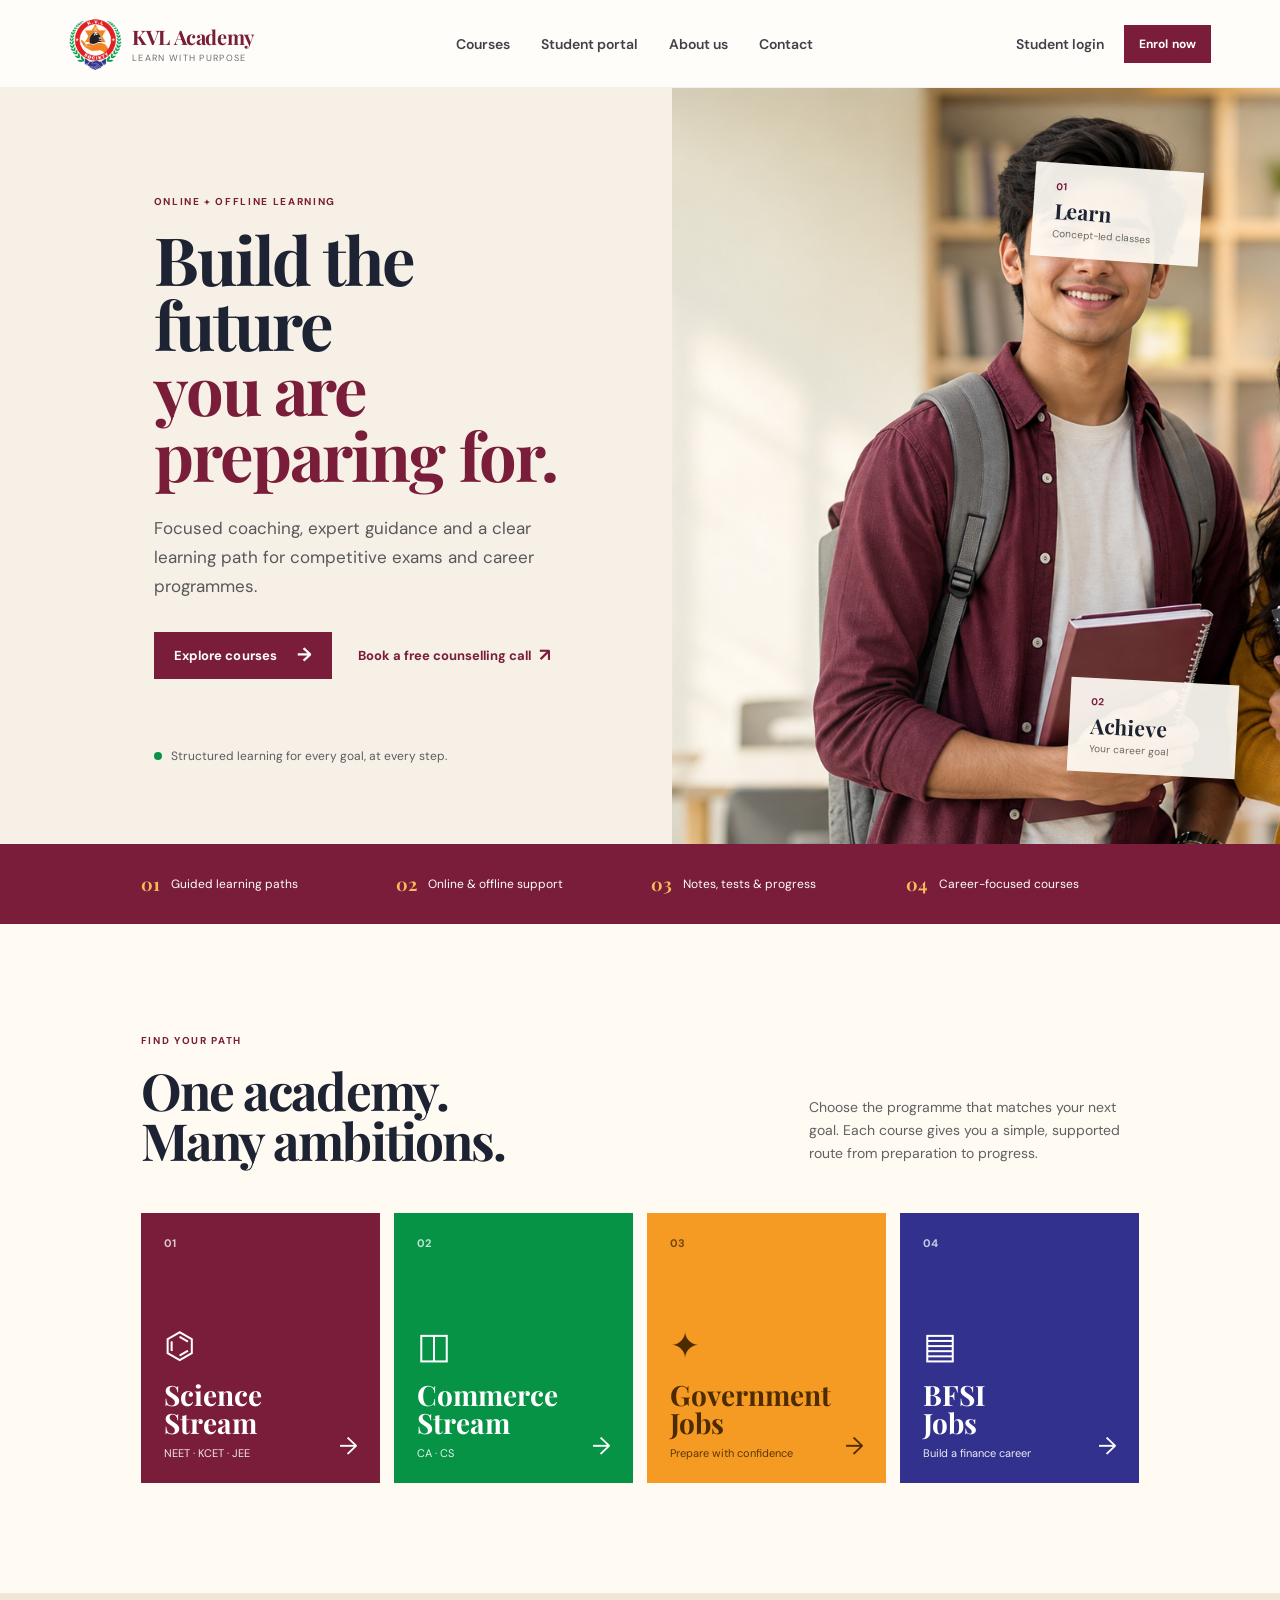
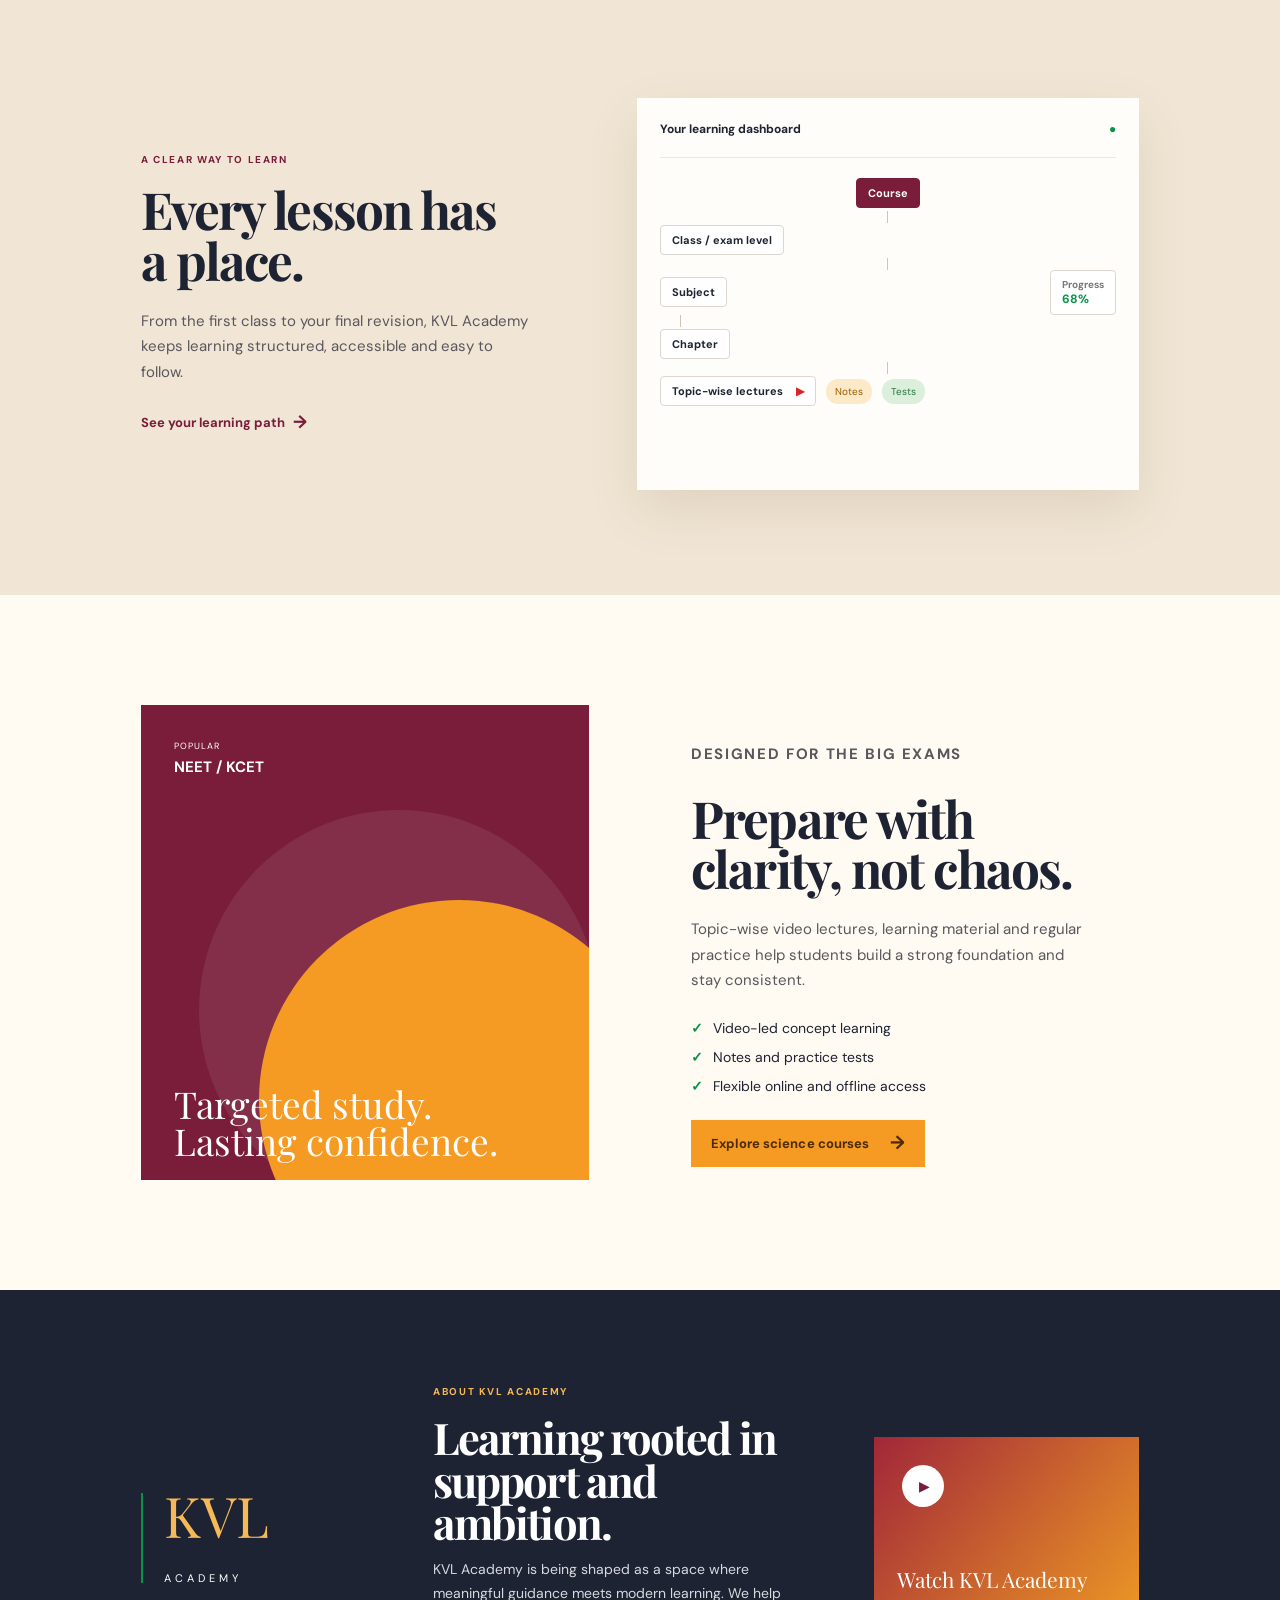
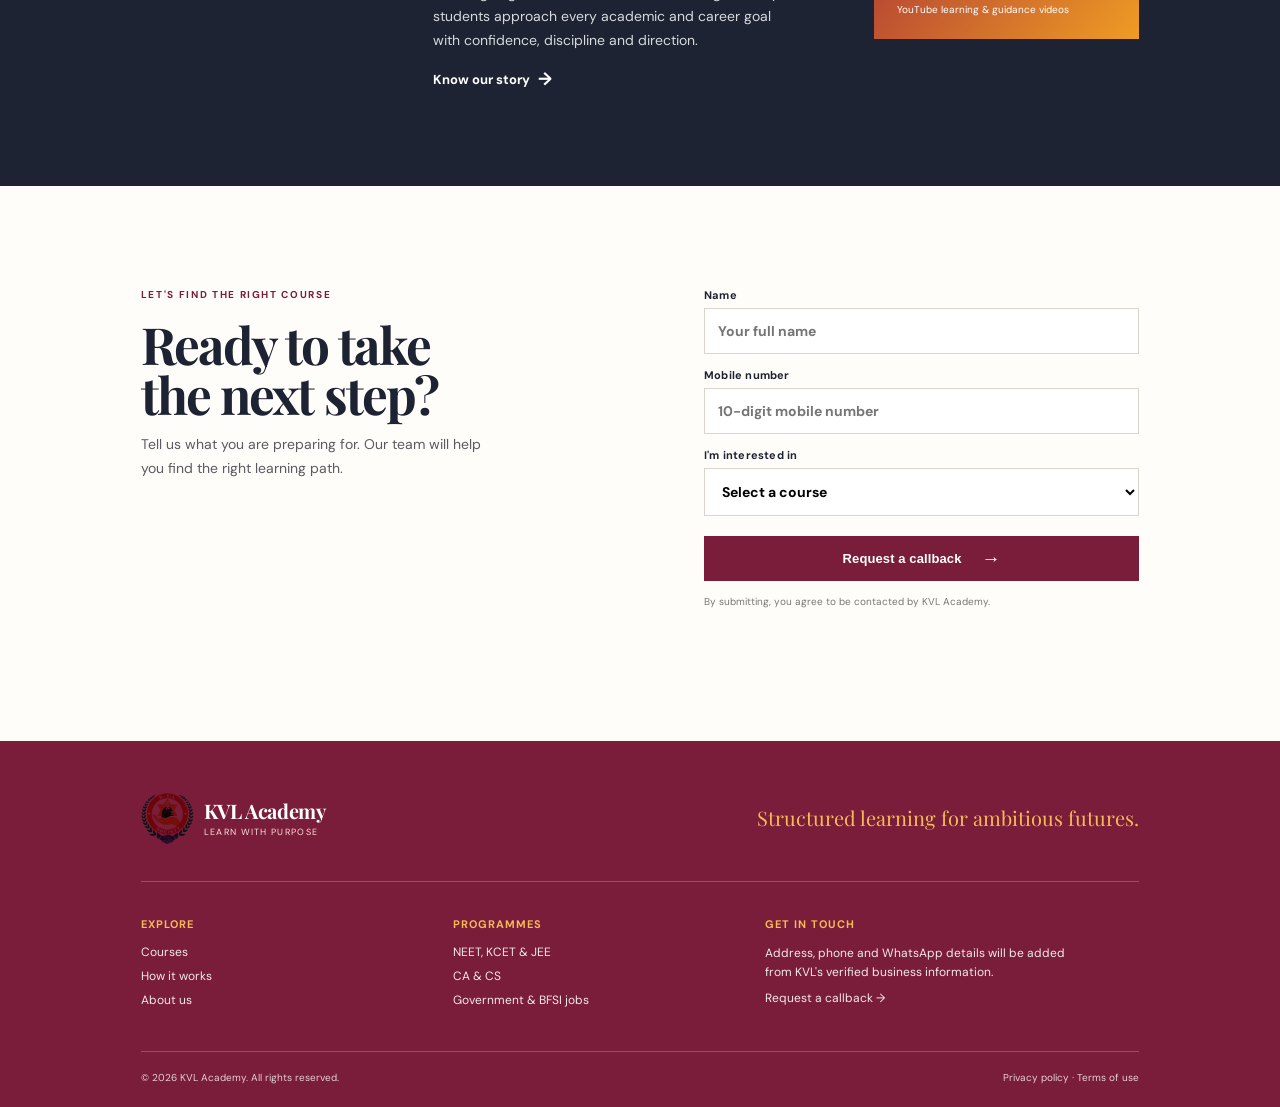
==== index.html @ 96ace58b "Add KVL Academy website" ====
<!doctype html>
<html lang="en">
  <head>
    <meta charset="UTF-8" />
    <meta name="viewport" content="width=device-width, initial-scale=1.0" />
    <meta name="description" content="KVL Academy - structured online and offline coaching for competitive exams and career programmes." />
    <title>KVL Academy | Learn with purpose</title>
    <link rel="preconnect" href="https://fonts.googleapis.com" />
    <link rel="preconnect" href="https://fonts.gstatic.com" crossorigin />
    <link href="https://fonts.googleapis.com/css2?family=DM+Sans:wght@400;500;600;700&family=Playfair+Display:wght@600;700&display=swap" rel="stylesheet" />
    <link rel="stylesheet" href="styles.css" />
  </head>
  <body>
    <header class="site-header" id="top">
      <a class="brand" href="#top" aria-label="KVL Academy home">
        <img src="kvl-society-logo.jpg" alt="KVL Society logo" />
        <span><strong>KVL Academy</strong><small>Learn with purpose</small></span>
      </a>
      <button class="menu-button" aria-label="Open navigation" aria-expanded="false">☰</button>
      <nav class="main-nav" aria-label="Primary navigation">
        <a href="courses.html">Courses</a><a href="student-portal.html">Student portal</a><a href="about.html">About us</a><a href="contact.html">Contact</a>
      </nav>
      <div class="header-actions"><a class="login" href="student-portal.html">Student login</a><a class="button button-small" href="#enquire">Enrol now</a></div>
    </header>

    <main>
      <section class="hero">
        <div class="hero-copy">
          <p class="eyebrow">ONLINE + OFFLINE LEARNING</p>
          <h1>Build the future<br /><em>you are preparing for.</em></h1>
          <p class="hero-text">Focused coaching, expert guidance and a clear learning path for competitive exams and career programmes.</p>
          <div class="hero-actions"><a class="button" href="#courses">Explore courses <span>→</span></a><a class="text-link" href="#enquire">Book a free counselling call <span>↗</span></a></div>
          <div class="hero-proof"><span class="proof-dot"></span><span>Structured learning for every goal, at every step.</span></div>
        </div>
        <div class="hero-art hero-photo">
          <img src="kvl-academy-students-hero.png" alt="Young students preparing for their future at KVL Academy" />
          <div class="hero-card card-one"><span>01</span><strong>Learn</strong><small>Concept-led classes</small></div>
          <div class="hero-card card-three"><span>02</span><strong>Achieve</strong><small>Your career goal</small></div>
        </div>
      </section>

      <section class="trust-strip" aria-label="KVL Academy benefits"><div><b>01</b><span>Guided learning paths</span></div><div><b>02</b><span>Online & offline support</span></div><div><b>03</b><span>Notes, tests & progress</span></div><div><b>04</b><span>Career-focused courses</span></div></section>

      <section class="section courses" id="courses">
        <div class="section-heading"><div><p class="eyebrow">FIND YOUR PATH</p><h2>One academy.<br />Many ambitions.</h2></div><p>Choose the programme that matches your next goal. Each course gives you a simple, supported route from preparation to progress.</p></div>
        <div class="course-grid">
          <a class="course-card science" href="neet-kcet.html"><span class="course-number">01</span><span class="course-icon">⌬</span><h3>Science<br />Stream</h3><p>NEET · KCET · JEE</p><span class="card-arrow">→</span></a>
          <a class="course-card commerce" href="commerce.html"><span class="course-number">02</span><span class="course-icon">◫</span><h3>Commerce<br />Stream</h3><p>CA · CS</p><span class="card-arrow">→</span></a>
          <a class="course-card government" href="careers.html"><span class="course-number">03</span><span class="course-icon">✦</span><h3>Government<br />Jobs</h3><p>Prepare with confidence</p><span class="card-arrow">→</span></a>
          <a class="course-card bfsi" href="careers.html"><span class="course-number">04</span><span class="course-icon">▤</span><h3>BFSI<br />Jobs</h3><p>Build a finance career</p><span class="card-arrow">→</span></a>
        </div>
      </section>

      <section class="learning-section" id="learning">
        <div class="learning-copy"><p class="eyebrow">A CLEAR WAY TO LEARN</p><h2>Every lesson has<br />a place.</h2><p>From the first class to your final revision, KVL Academy keeps learning structured, accessible and easy to follow.</p><a href="#enquire" class="text-link dark-link">See your learning path <span>→</span></a></div>
        <div class="learning-map" role="img" aria-label="Course progress hierarchy from course to topic-wise lectures, notes and tests">
          <div class="map-title">Your learning dashboard <span>●</span></div>
          <div class="map-row top-map"><div class="map-node main-node">Course</div></div>
          <div class="map-line vertical"></div>
          <div class="map-row"><div class="map-node">Class / exam level</div></div>
          <div class="map-line vertical"></div>
          <div class="map-row split"><div class="map-node">Subject</div><div class="map-node muted-node">Progress<br /><b>68%</b></div></div>
          <div class="map-line vertical left-line"></div>
          <div class="map-row"><div class="map-node">Chapter</div></div>
          <div class="map-line vertical"></div>
          <div class="map-row"><div class="map-node wide-node">Topic-wise lectures <span>▶</span></div><div class="resource-pill">Notes</div><div class="resource-pill test-pill">Tests</div></div>
        </div>
      </section>

      <section class="section feature-course"><div class="feature-image"><div class="feature-badge">POPULAR<br /><b>NEET / KCET</b></div><div class="feature-shape"></div><p>Targeted study.<br />Lasting confidence.</p></div><div class="feature-copy"><p class="eyebrow">DESIGNED FOR THE BIG EXAMS</p><h2>Prepare with<br />clarity, not chaos.</h2><p>Topic-wise video lectures, learning material and regular practice help students build a strong foundation and stay consistent.</p><ul><li>Video-led concept learning</li><li>Notes and practice tests</li><li>Flexible online and offline access</li></ul><a class="button button-orange" href="#enquire">Explore science courses <span>→</span></a></div></section>

      <section class="about-section" id="about"><div class="about-mark">KVL<br /><span>ACADEMY</span></div><div><p class="eyebrow light-eyebrow">ABOUT KVL ACADEMY</p><h2>Learning rooted in<br />support and ambition.</h2><p>KVL Academy is being shaped as a space where meaningful guidance meets modern learning. We help students approach every academic and career goal with confidence, discipline and direction.</p><a href="about.html" class="text-link light-link">Know our story <span>→</span></a></div><a class="video-placeholder" href="about.html#video"><span>▶</span><p>Watch KVL Academy</p><small>YouTube learning & guidance videos</small></a></section>

      <section class="enquiry-section" id="enquire"><div><p class="eyebrow">LET'S FIND THE RIGHT COURSE</p><h2>Ready to take<br />the next step?</h2><p>Tell us what you are preparing for. Our team will help you find the right learning path.</p></div><form class="enquiry-form" id="lead-form"><label>Name<input name="name" type="text" placeholder="Your full name" required /></label><label>Mobile number<input name="phone" type="tel" inputmode="numeric" pattern="[0-9]{10}" placeholder="10-digit mobile number" required /></label><label>I'm interested in<select name="course" required><option value="">Select a course</option><option>NEET</option><option>KCET</option><option>JEE</option><option>CA / CS</option><option>Government Jobs</option><option>BFSI Jobs</option></select></label><button class="button" type="submit">Request a callback <span>→</span></button><p class="form-note">By submitting, you agree to be contacted by KVL Academy.</p><p class="form-success" aria-live="polite"></p></form></section>
    </main>

    <footer id="contact"><div class="footer-top"><a class="brand footer-brand" href="#top"><img src="kvl-society-logo.jpg" alt="KVL Society logo" /><span><strong>KVL Academy</strong><small>Learn with purpose</small></span></a><p>Structured learning for ambitious futures.</p></div><div class="footer-grid"><div><h4>Explore</h4><a href="#courses">Courses</a><a href="#learning">How it works</a><a href="#about">About us</a></div><div><h4>Programmes</h4><a href="#enquire">NEET, KCET & JEE</a><a href="#enquire">CA & CS</a><a href="#enquire">Government & BFSI jobs</a></div><div><h4>Get in touch</h4><p class="footer-pending">Address, phone and WhatsApp details will be added from KVL's verified business information.</p><a href="#enquire">Request a callback →</a></div></div><div class="footer-bottom"><span>© 2026 KVL Academy. All rights reserved.</span><span>Privacy policy · Terms of use</span></div></footer>
    <script src="script.js"></script>
  </body>
</html>
---- styles.css ----
:root{--ink:#1d2332;--cream:#fffaf2;--paper:#f6f0e6;--maroon:#791d3a;--red:#d92324;--orange:#f59a22;--green:#079346;--blue:#32328e;--line:#e5dbcd}*{box-sizing:border-box}html{scroll-behavior:smooth}body{margin:0;background:var(--cream);color:var(--ink);font-family:'DM Sans',sans-serif}a{color:inherit;text-decoration:none}.site-header{height:88px;padding:0 5.4vw;display:flex;align-items:center;gap:32px;background:#fffdf9;position:sticky;top:0;z-index:20;border-bottom:1px solid rgba(32,30,37,.06)}.brand{display:flex;align-items:center;gap:10px;min-width:max-content}.brand img{width:53px;height:53px;border-radius:50%;object-fit:cover;mix-blend-mode:multiply}.brand span{display:grid;gap:2px}.brand strong{font-family:'Playfair Display',serif;font-size:20px;color:var(--maroon);letter-spacing:-.4px}.brand small{font-size:9px;letter-spacing:1.3px;text-transform:uppercase;color:#6c6c72}.main-nav{display:flex;align-items:center;justify-content:center;gap:31px;flex:1}.main-nav a,.login{font-size:14px;font-weight:600;color:#41414a}.main-nav a:hover,.login:hover{color:var(--maroon)}.header-actions{display:flex;align-items:center;gap:20px}.button{border:0;background:var(--maroon);color:#fff;display:inline-flex;gap:20px;align-items:center;justify-content:center;padding:15px 20px;font-size:13px;font-weight:700;letter-spacing:.1px;transition:.25s;cursor:pointer}.button:hover{background:#581229;transform:translateY(-2px)}.button span{font-size:19px;line-height:12px}.button-small{padding:11px 15px;font-size:12px}.menu-button{display:none}.hero{min-height:655px;display:grid;grid-template-columns:1.05fr .95fr;overflow:hidden;background:var(--paper)}.hero-copy{padding:107px 6vw 80px 12vw;position:relative;z-index:1}.eyebrow{font-weight:700;letter-spacing:1.65px;font-size:10px;color:var(--maroon);margin:0 0 18px}.hero h1,h2{font-family:'Playfair Display',serif;letter-spacing:-1.9px;line-height:.98;margin:0}.hero h1{font-size:clamp(45px,5.2vw,76px);color:var(--ink)}.hero h1 em{font-style:normal;color:var(--maroon)}.hero-text{max-width:465px;font-size:17px;line-height:1.7;color:#59575d;margin:27px 0 31px}.hero-actions{display:flex;align-items:center;gap:26px}.text-link{font-size:13px;font-weight:700;color:var(--maroon);display:inline-flex;gap:8px;align-items:center}.text-link span{font-size:18px}.hero-proof{font-size:12px;display:flex;align-items:center;gap:9px;margin-top:69px;color:#5e5a5e}.proof-dot{width:8px;height:8px;background:var(--green);border-radius:50%}.hero-art{position:relative;overflow:hidden;background:linear-gradient(133deg,#fae7bc,#eea13d)}.sun-disc{position:absolute;width:590px;height:590px;border-radius:50%;background:#f7bc57;top:25px;left:11%;box-shadow:inset 0 0 0 20px rgba(255,255,255,.14)}.orbit{position:absolute;border:1px solid rgba(121,29,58,.27);border-radius:50%;width:560px;height:280px;left:8%;top:180px;transform:rotate(-24deg)}.orbit-two{width:470px;height:220px;top:216px;left:15%;transform:rotate(36deg)}.hero-card{position:absolute;background:rgba(255,252,246,.92);padding:17px 21px;width:168px;box-shadow:0 10px 25px rgba(102,60,10,.13);display:grid;gap:3px}.hero-card span{font-size:10px;color:var(--maroon);font-weight:700}.hero-card strong{font-family:'Playfair Display',serif;font-size:21px}.hero-card small{font-size:10px;color:#6b6762}.card-one{top:79px;right:13%;transform:rotate(4deg)}.card-two{top:291px;left:3%;transform:rotate(-5deg)}.card-three{right:7%;bottom:69px;transform:rotate(3deg)}.book{position:absolute;width:165px;height:32px;bottom:105px;left:35%;transform:skewY(-16deg) rotate(-12deg);box-shadow:0 10px 11px rgba(60,35,0,.16)}.book-red{background:var(--red);margin-bottom:0}.book-yellow{background:#ffe1a0;margin-bottom:30px;left:37%}.book-blue{background:var(--blue);margin-bottom:60px;left:39%}.trust-strip{background:var(--maroon);color:#fff;padding:28px 11vw;display:grid;grid-template-columns:repeat(4,1fr);gap:22px}.trust-strip div{display:flex;gap:11px;align-items:center;font-size:12px}.trust-strip b{font-family:'Playfair Display',serif;color:#f7bc57;font-size:18px}.section{padding:110px 11vw}.section-heading{display:flex;justify-content:space-between;align-items:end;gap:60px;margin-bottom:48px}.section-heading h2,.learning-copy h2,.feature-copy h2,.enquiry-section h2{font-size:clamp(38px,4vw,58px)}.section-heading>p{max-width:330px;color:#625f62;line-height:1.65;font-size:14px;margin:0}.course-grid{display:grid;grid-template-columns:repeat(4,1fr);gap:14px}.course-card{min-height:270px;padding:23px;position:relative;color:#fff;display:flex;flex-direction:column;transition:.25s}.course-card:hover{transform:translateY(-6px)}.course-number{font-size:11px;font-weight:700;opacity:.75}.course-icon{font-size:36px;margin:auto 0 12px}.course-card h3{font-family:'Playfair Display',serif;font-size:28px;line-height:1;margin:0}.course-card p{font-size:11px;margin:9px 0 0;opacity:.9}.card-arrow{position:absolute;right:22px;bottom:22px;font-size:24px}.science{background:var(--maroon)}.commerce{background:var(--green)}.government{background:var(--orange);color:#4c2b00}.bfsi{background:var(--blue)}.learning-section{background:#f1e6d5;display:grid;grid-template-columns:.88fr 1.12fr;gap:8vw;padding:105px 11vw;align-items:center}.learning-copy>p:not(.eyebrow),.feature-copy>p{line-height:1.7;color:#59575d;font-size:15px;max-width:400px;margin:24px 0 25px}.dark-link{color:var(--maroon)}.learning-map{background:#fffdf9;padding:23px;box-shadow:0 20px 50px rgba(80,52,20,.11);min-height:392px}.map-title{font-size:12px;font-weight:700;padding-bottom:20px;border-bottom:1px solid #ede7dd;display:flex;justify-content:space-between}.map-title span{color:var(--green)}.map-row{display:flex;align-items:center;gap:10px;min-height:35px}.top-map{justify-content:center;margin-top:18px}.map-node{border:1px solid #ded7cf;border-radius:4px;padding:7px 11px;font-size:11px;font-weight:700;background:#fff}.main-node{background:var(--maroon);color:#fff;border-color:var(--maroon)}.map-line{height:12px;width:1px;background:#cfc4b6;margin-left:50%;transform:translateX(-1px)}.split{justify-content:space-between}.muted-node{font-size:10px;color:#777}.muted-node b{color:var(--green);font-size:12px}.left-line{margin-left:21px}.wide-node span{color:var(--red);margin-left:10px}.resource-pill{font-size:10px;background:#fbe9c8;padding:6px 9px;border-radius:12px;color:#9b5c00}.test-pill{background:#dcefdc;color:#28743e}.feature-course{display:grid;grid-template-columns:1fr 1fr;gap:8vw;align-items:center}.feature-image{height:475px;background:var(--maroon);position:relative;overflow:hidden;padding:33px;color:#fff}.feature-shape{position:absolute;width:400px;height:400px;border-radius:50%;right:-70px;bottom:-120px;background:var(--orange);box-shadow:-60px -90px 0 rgba(255,255,255,.08)}.feature-image p{font-family:'Playfair Display',serif;font-size:37px;line-height:1;position:absolute;bottom:21px;z-index:2;margin:0}.feature-badge{font-size:9px;letter-spacing:1px;line-height:1.8;position:relative;z-index:1}.feature-badge b{font-size:15px;letter-spacing:0}.feature-copy ul{list-style:none;padding:0;margin:25px 0}.feature-copy li{font-size:14px;margin:11px 0}.feature-copy li:before{content:'✓';color:var(--green);font-weight:bold;margin-right:10px}.button-orange{background:var(--orange);color:#4d2b00}.about-section{background:#1d2332;color:#fff;padding:95px 11vw;display:grid;grid-template-columns:.65fr 1.1fr .8fr;gap:6vw;align-items:center}.about-mark{font-family:'Playfair Display',serif;font-size:56px;color:#f5b958;line-height:.8;border-left:2px solid var(--green);padding-left:21px}.about-mark span{font-family:'DM Sans',sans-serif;font-size:11px;letter-spacing:4px;color:#fff}.light-eyebrow{color:#f5b958}.about-section h2{font-size:clamp(32px,3.4vw,49px)}.about-section p:not(.eyebrow){font-size:14px;line-height:1.7;color:#d7d9de;max-width:435px}.light-link{color:#fff}.video-placeholder{height:202px;background:linear-gradient(130deg,#a12739,#ef9c24);padding:23px;display:flex;flex-direction:column;justify-content:end;position:relative}.video-placeholder span{position:absolute;top:28px;left:28px;width:42px;height:42px;border-radius:50%;background:#fff;color:var(--maroon);display:grid;place-items:center;font-size:14px;padding-left:2px}.video-placeholder p{font-family:'Playfair Display',serif;font-size:21px!important;color:#fff!important;margin:0!important}.video-placeholder small{font-size:10px;color:#fff;margin-top:5px}.enquiry-section{padding:102px 11vw;display:grid;grid-template-columns:1fr 1fr;gap:10vw;background:#fffdf9}.enquiry-section>div>p:not(.eyebrow){line-height:1.7;color:#5c5960;max-width:340px;font-size:14px}.enquiry-form{display:grid;gap:14px}.enquiry-form label{font-weight:700;font-size:11px;letter-spacing:.2px;display:grid;gap:6px}.enquiry-form input,.enquiry-form select{font:inherit;font-size:14px;border:1px solid #dcd5cb;background:#fff;padding:13px;border-radius:0;width:100%;outline-color:var(--maroon)}.enquiry-form .button{margin-top:6px}.form-note{font-size:10px;color:#777;line-height:1.4;margin:0}.form-success{font-size:12px;color:var(--green);font-weight:700;margin:0;min-height:16px}footer{background:var(--maroon);color:#fff;padding:50px 11vw 23px}.footer-top{display:flex;align-items:center;justify-content:space-between;padding-bottom:37px;border-bottom:1px solid rgba(255,255,255,.22)}.footer-brand strong{color:#fff}.footer-brand small{color:#ffdede}.footer-top>p{font-family:'Playfair Display',serif;font-size:20px;margin:0;color:#f5b958}.footer-grid{display:grid;grid-template-columns:1fr 1fr 1.4fr;gap:45px;padding:35px 0}.footer-grid h4{font-size:11px;text-transform:uppercase;letter-spacing:1px;color:#f5b958;margin:0 0 13px}.footer-grid a,.footer-grid p{display:block;font-size:12px;color:#fff;opacity:.9;margin:8px 0}.footer-pending{line-height:1.6;max-width:300px}.footer-bottom{border-top:1px solid rgba(255,255,255,.22);padding-top:19px;display:flex;justify-content:space-between;color:#e7cfd7;font-size:10px}
@media(max-width:850px){.site-header{height:72px;padding:0 5vw}.main-nav,.header-actions{display:none}.menu-button{display:block;margin-left:auto;background:none;border:0;font-size:23px;color:var(--maroon)}.main-nav.open{display:flex;position:absolute;top:72px;left:0;right:0;background:#fffdf9;padding:22px;flex-direction:column;gap:19px;border-top:1px solid #eee}.hero{grid-template-columns:1fr}.hero-copy{padding:74px 8vw 55px}.hero-art{height:420px}.trust-strip{padding:25px 8vw;grid-template-columns:1fr 1fr}.section,.learning-section,.enquiry-section{padding:75px 8vw}.section-heading,.feature-course,.learning-section,.enquiry-section{grid-template-columns:1fr;display:grid;gap:32px}.course-grid{grid-template-columns:1fr 1fr}.about-section{padding:70px 8vw;grid-template-columns:1fr;gap:28px}.about-mark{font-size:43px}.footer-grid{grid-template-columns:1fr 1fr}.footer-top{align-items:flex-start;gap:18px;flex-direction:column}}
@media(max-width:520px){.brand img{width:43px;height:43px}.brand strong{font-size:17px}.hero h1{font-size:46px}.hero-actions{align-items:flex-start;flex-direction:column;gap:18px}.hero-proof{margin-top:42px}.hero-art{height:350px}.sun-disc{width:390px;height:390px;left:0}.hero-card{width:135px;padding:13px}.card-one{right:6%;top:33px}.card-two{left:5%;top:184px}.card-three{right:6%;bottom:26px}.book{display:none}.trust-strip{gap:19px 8px}.trust-strip div{font-size:10px}.section-heading{margin-bottom:34px}.course-grid{grid-template-columns:1fr;gap:10px}.course-card{min-height:205px}.learning-map{padding:16px;overflow:hidden}.map-row{gap:5px}.map-node{font-size:9px;padding:7px}.resource-pill{font-size:8px;padding:5px}.feature-image{height:360px}.feature-copy h2,.learning-copy h2,.enquiry-section h2{font-size:40px}.footer-top>p{font-size:17px}.footer-grid{grid-template-columns:1fr;gap:20px}.footer-bottom{gap:10px;flex-direction:column}.video-placeholder{width:100%}}
.hero-photo{background:#eee0cb}.hero-photo>img{height:100%;width:100%;object-fit:cover;object-position:center;display:block}.hero-photo:after{content:'';position:absolute;inset:0;background:linear-gradient(90deg,rgba(255,247,231,.10),transparent 50%)}.hero-photo .hero-card{z-index:2}.page-hero{padding:88px 11vw 70px;background:var(--paper)}.page-hero h1{font-family:'Playfair Display',serif;font-size:clamp(42px,5vw,70px);line-height:1;margin:0;letter-spacing:-2px}.page-hero p{max-width:620px;font-size:17px;line-height:1.7;color:#5f5a5d}.breadcrumbs{font-size:11px;font-weight:700;color:var(--maroon);letter-spacing:1px;text-transform:uppercase;margin-bottom:18px}.page-content{padding:85px 11vw}.programme-list{display:grid;grid-template-columns:repeat(3,1fr);gap:16px}.programme{border:1px solid var(--line);padding:29px;background:#fffdf9;min-height:230px;display:flex;flex-direction:column}.programme b{color:var(--maroon);font-size:11px;letter-spacing:1.2px}.programme h2{font-size:30px;margin:14px 0}.programme p{font-size:13px;line-height:1.6;color:#625f62}.programme .text-link{margin-top:auto}.two-column{display:grid;grid-template-columns:1fr 1fr;gap:7vw;align-items:start}.course-syllabus{background:#f1e6d5;padding:26px}.course-syllabus h3{font-family:'Playfair Display',serif;font-size:26px;margin:0 0 15px}.course-syllabus p{font-size:13px;line-height:1.7}.course-syllabus ul{padding-left:18px;font-size:13px;line-height:2}.portal-shell{background:#f1e6d5;padding:60px 7vw;min-height:620px}.portal-grid{display:grid;grid-template-columns:230px 1fr;max-width:1100px;margin:auto;background:#fffdf9;box-shadow:0 15px 50px rgba(64,40,15,.12)}.portal-side{padding:27px;background:var(--maroon);color:#fff}.portal-side a{display:block;padding:12px 0;font-size:13px;border-bottom:1px solid rgba(255,255,255,.15)}.portal-main{padding:38px}.portal-main h1{font-family:'Playfair Display',serif;font-size:42px;margin:0 0 26px}.lesson-list{display:grid;gap:10px}.lesson{padding:16px;border:1px solid var(--line);display:flex;justify-content:space-between;font-size:13px}.contact-card{padding:32px;background:var(--maroon);color:#fff}.contact-card h2{font-size:36px}.contact-card p{font-size:14px;line-height:1.7}@media(max-width:850px){.programme-list,.two-column{grid-template-columns:1fr}.page-hero,.page-content{padding-left:8vw;padding-right:8vw}.portal-grid{grid-template-columns:1fr}.portal-side{display:flex;gap:14px;overflow:auto}.portal-side a{white-space:nowrap;border:0}.portal-main{padding:26px}}
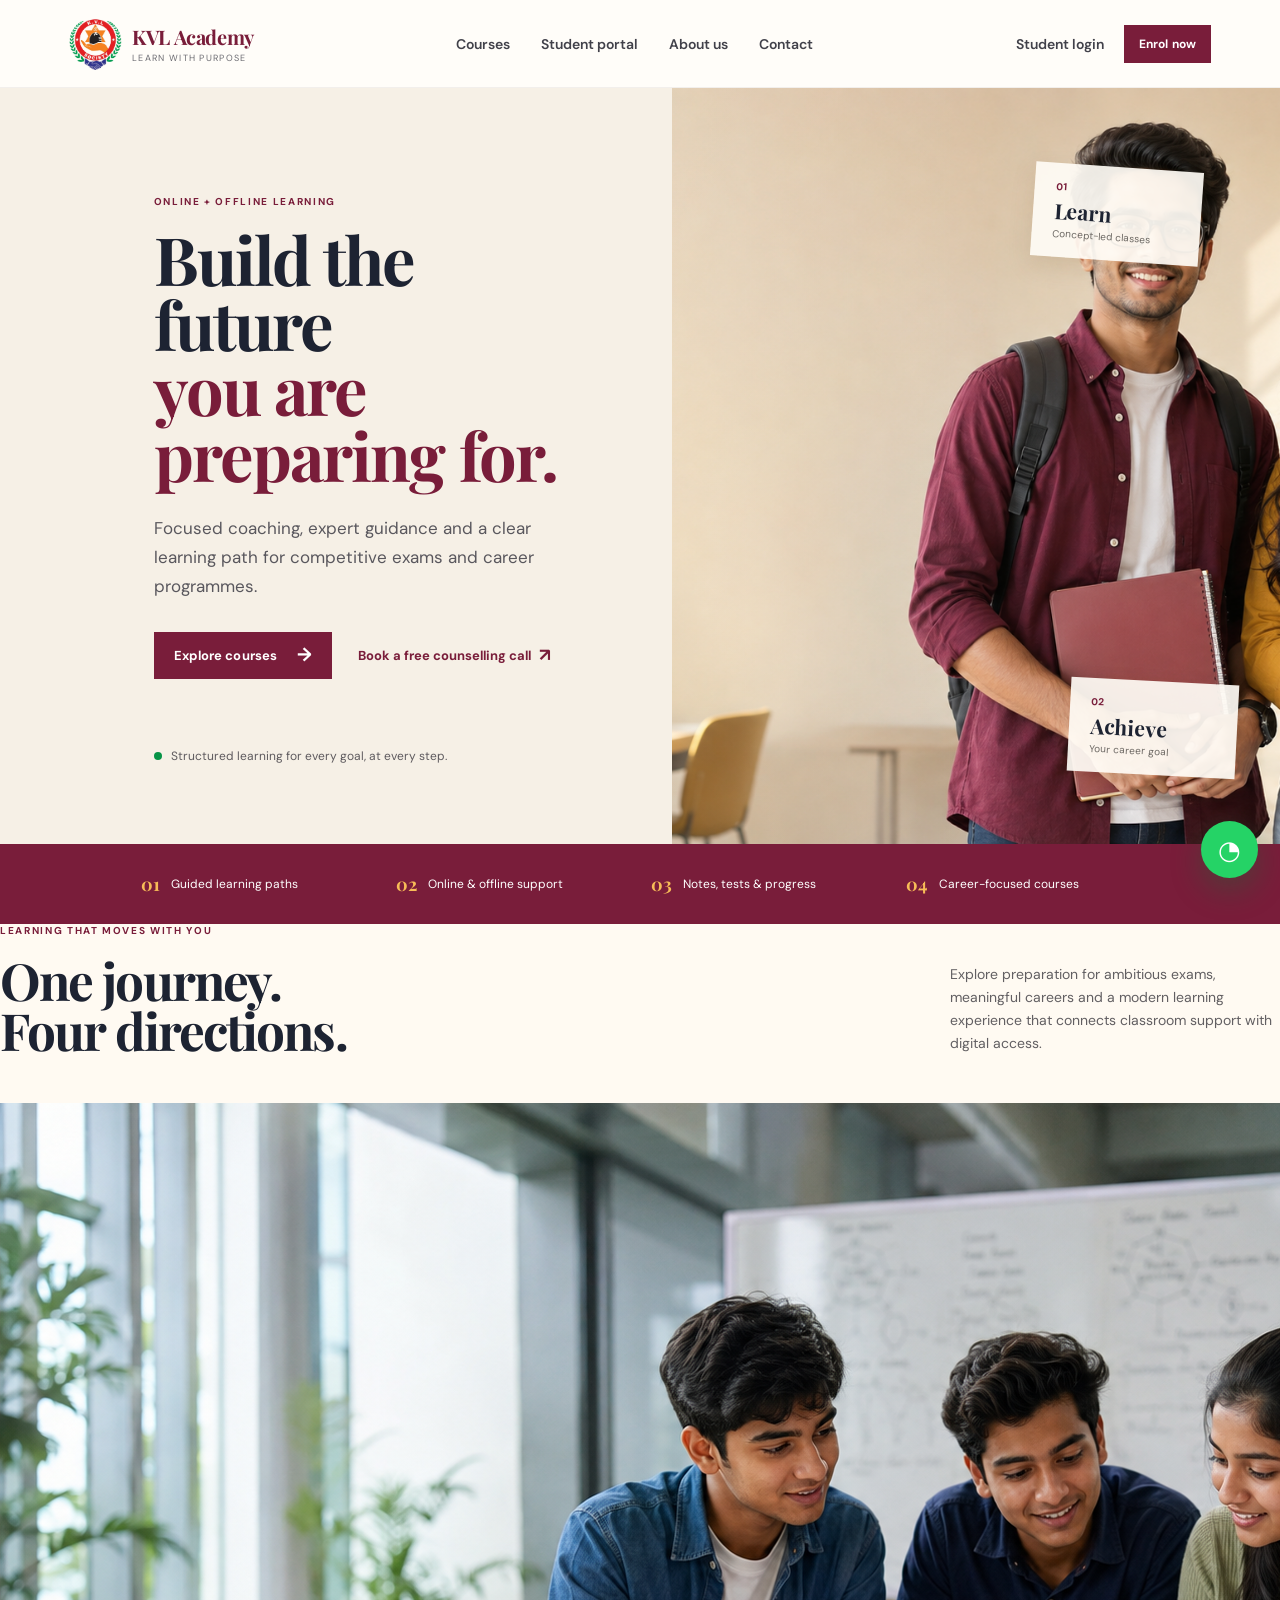
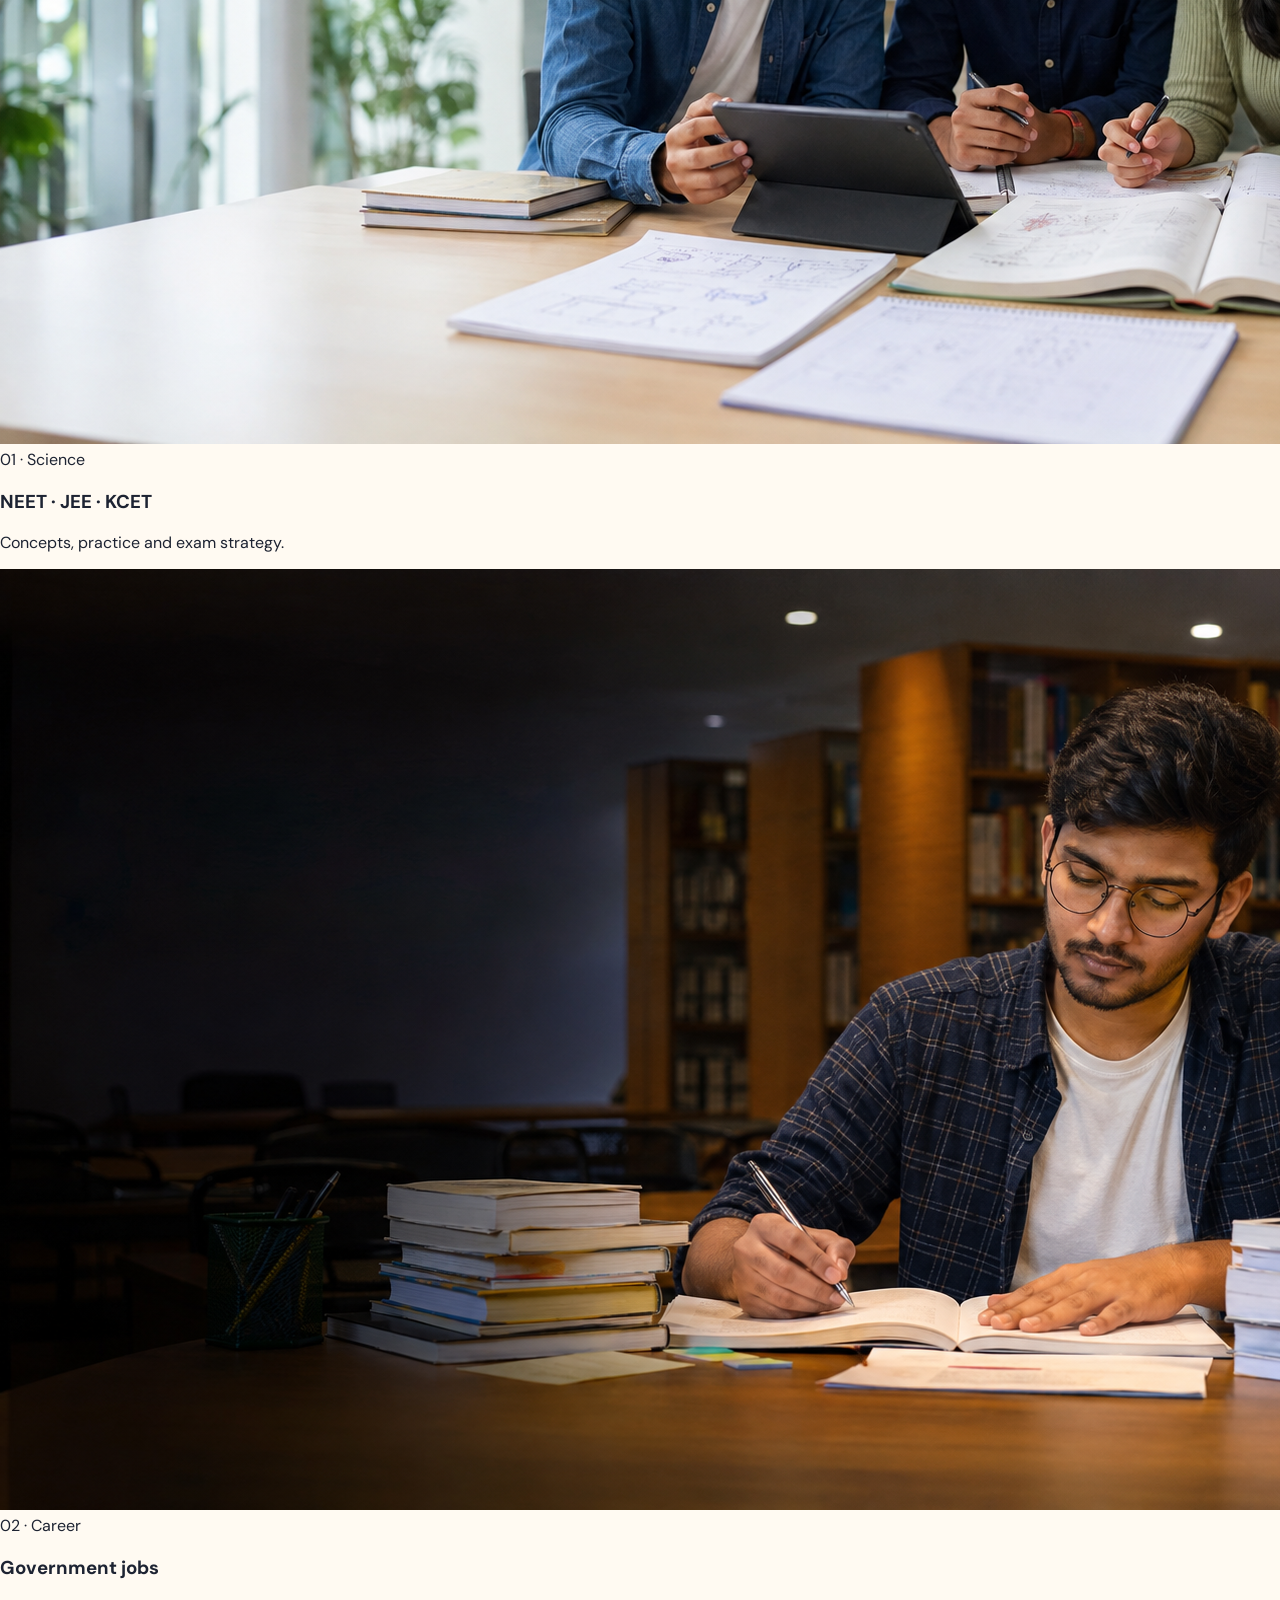
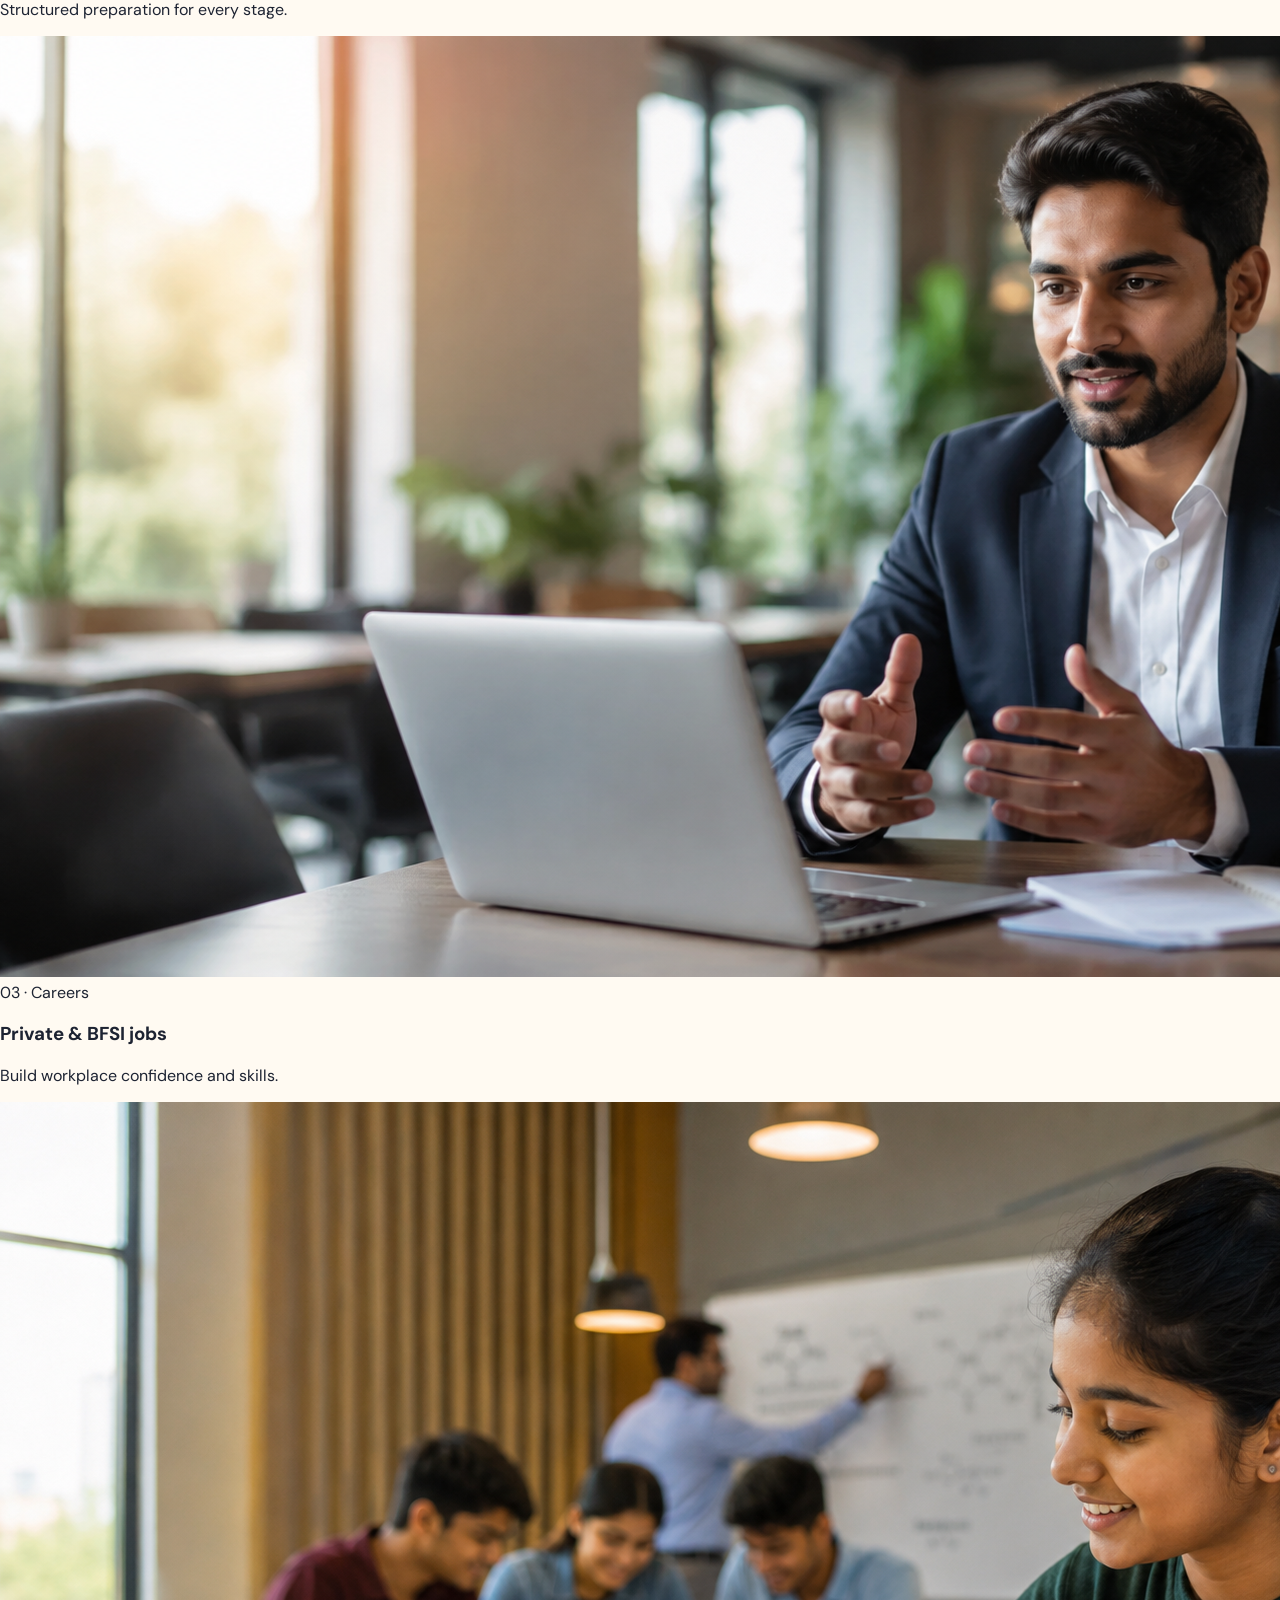
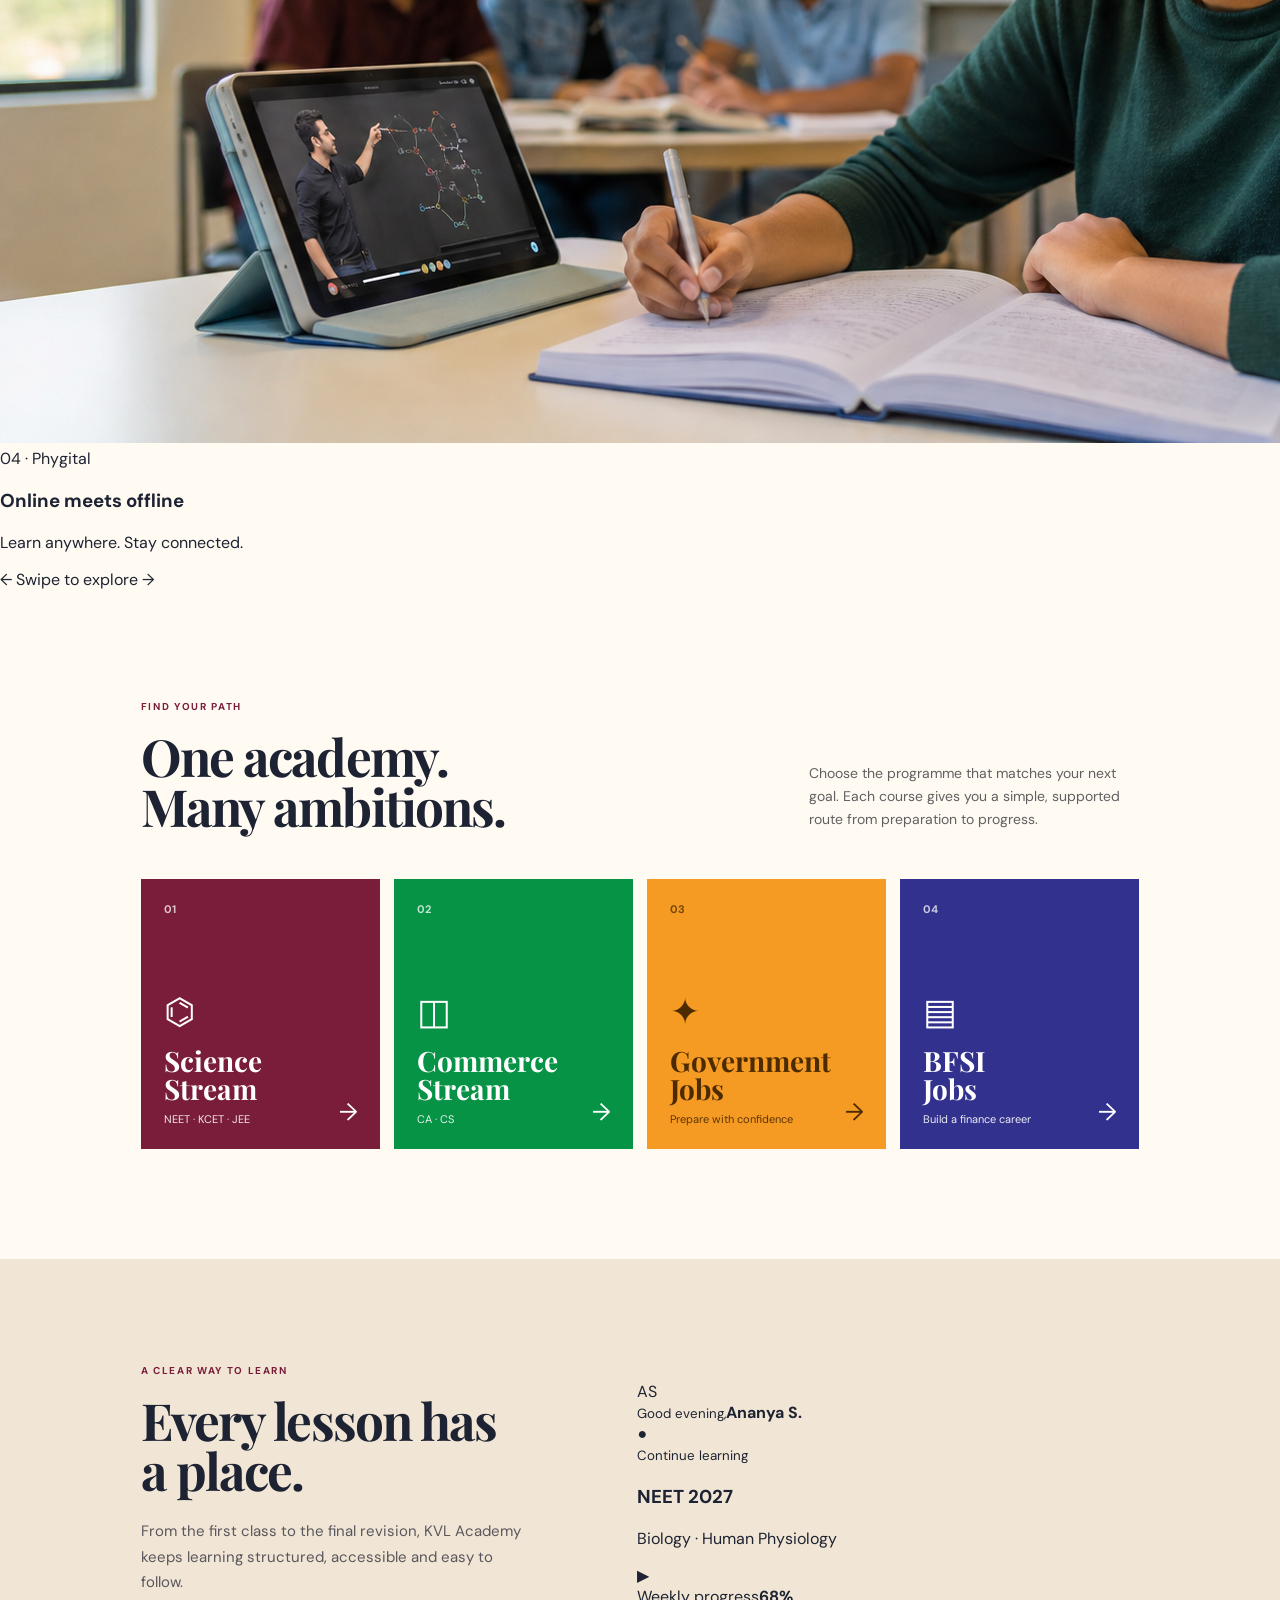
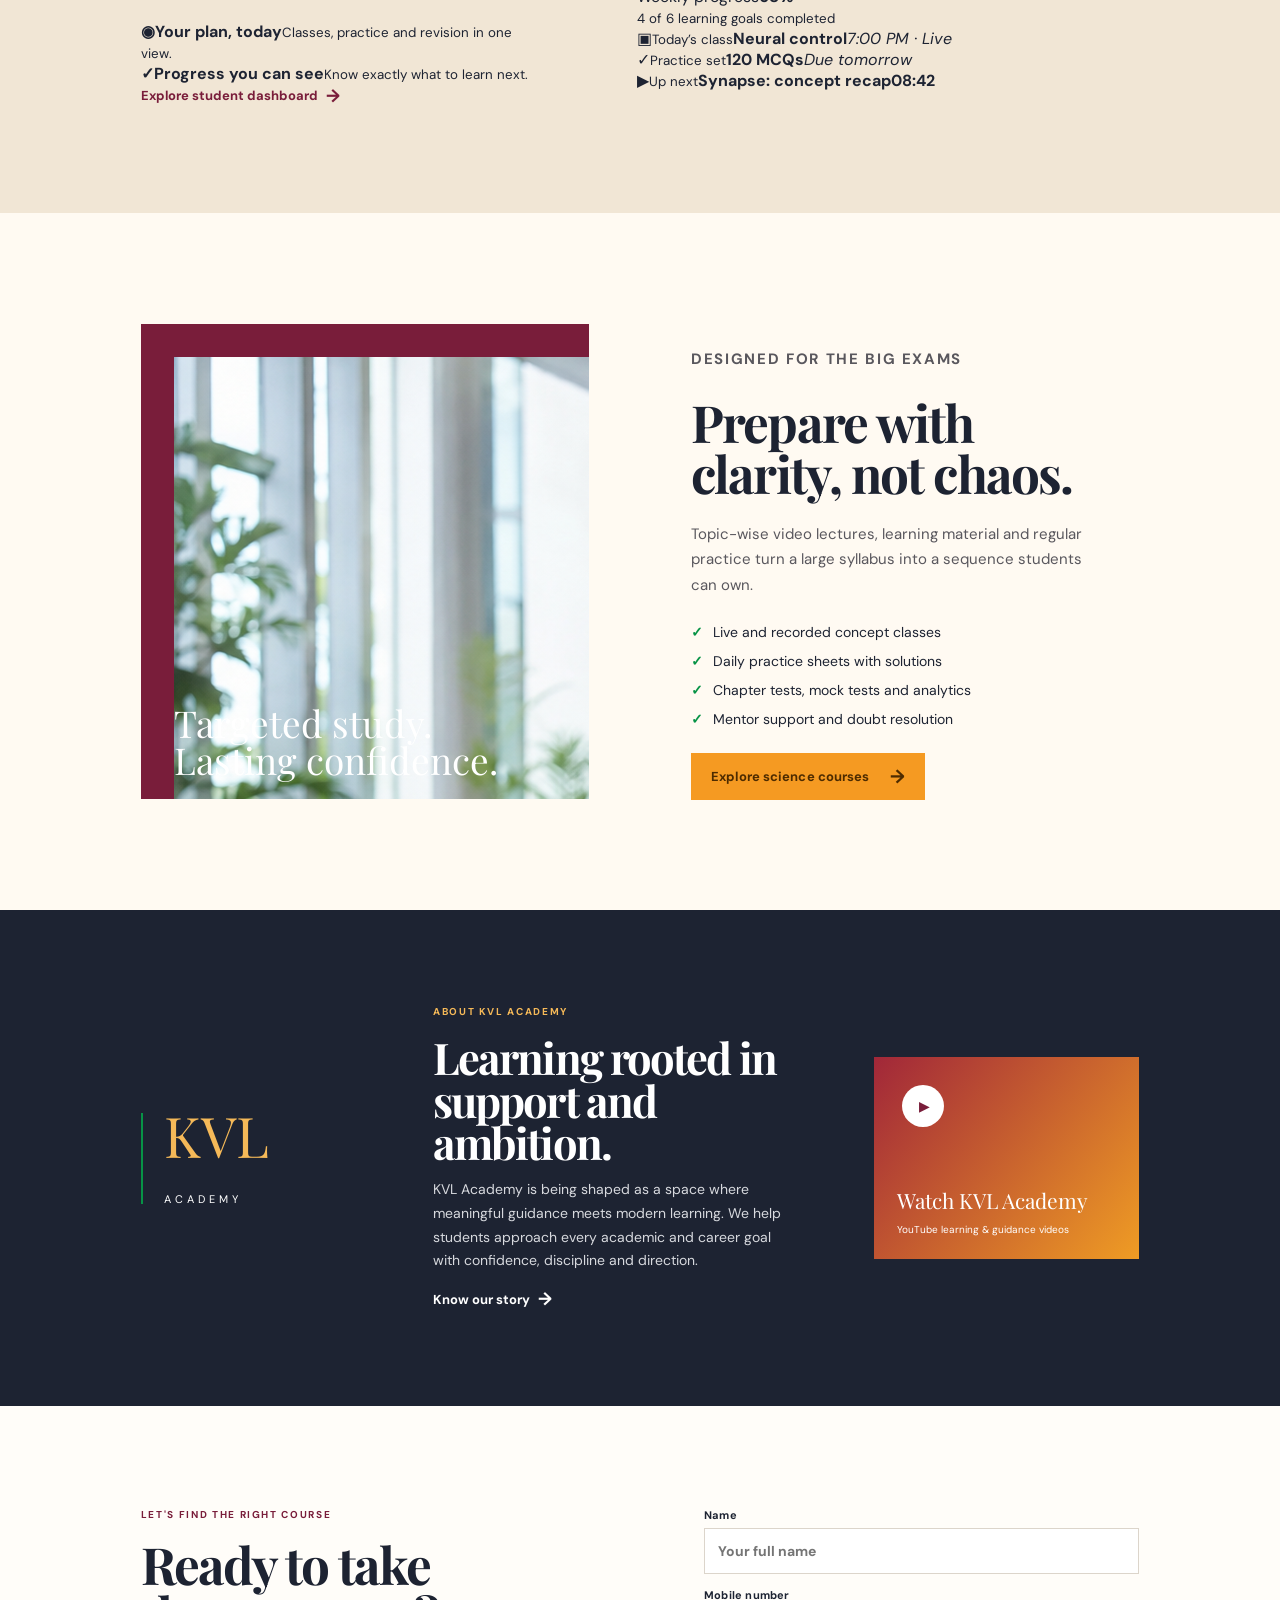
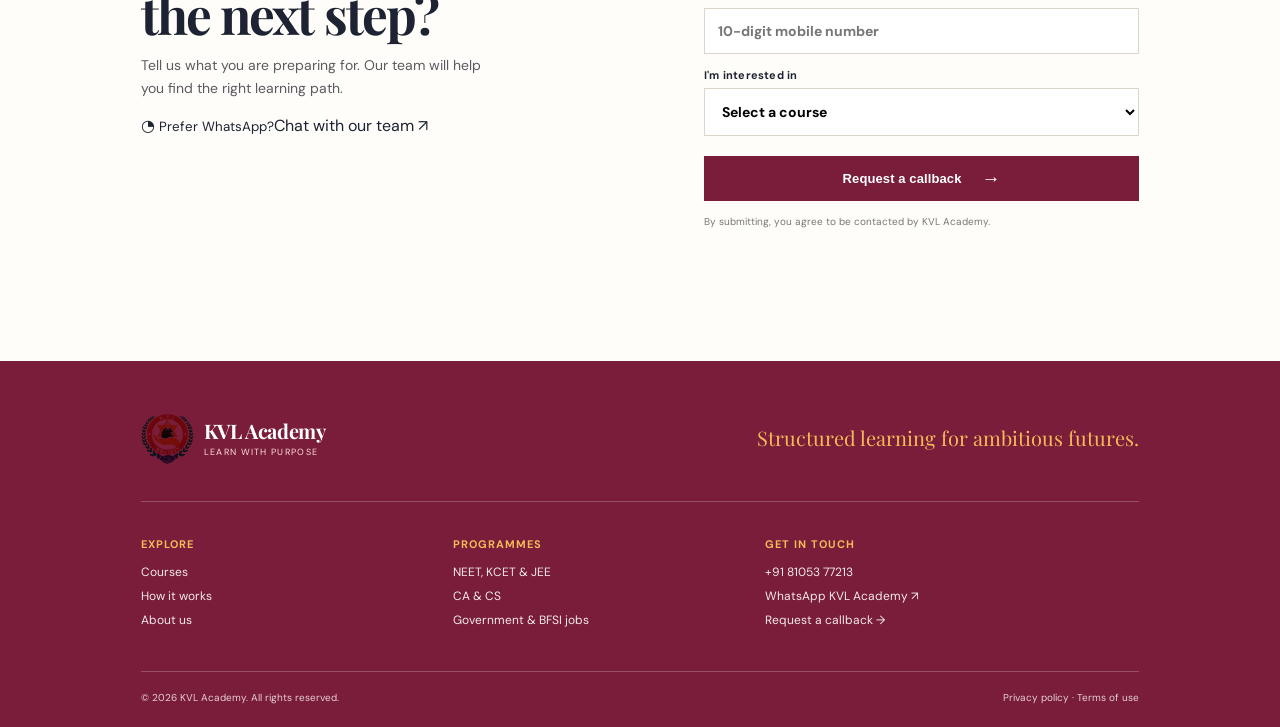
==== commit 47d05f43: "Elevate KVL Academy learning experience" ====
--- a/index.html
+++ b/index.html
@@ -33,13 +33,24 @@
           <div class="hero-proof"><span class="proof-dot"></span><span>Structured learning for every goal, at every step.</span></div>
         </div>
         <div class="hero-art hero-photo">
-          <img src="kvl-academy-students-hero.png" alt="Young students preparing for their future at KVL Academy" />
+          <img src="kvl-academy-hero-v2.png" alt="Two KVL Academy students ready to begin their learning journey" />
           <div class="hero-card card-one"><span>01</span><strong>Learn</strong><small>Concept-led classes</small></div>
           <div class="hero-card card-three"><span>02</span><strong>Achieve</strong><small>Your career goal</small></div>
         </div>
       </section>
 
       <section class="trust-strip" aria-label="KVL Academy benefits"><div><b>01</b><span>Guided learning paths</span></div><div><b>02</b><span>Online & offline support</span></div><div><b>03</b><span>Notes, tests & progress</span></div><div><b>04</b><span>Career-focused courses</span></div></section>
+
+      <section class="theme-showcase" aria-labelledby="theme-title">
+        <div class="section-heading theme-heading"><div><p class="eyebrow">LEARNING THAT MOVES WITH YOU</p><h2 id="theme-title">One journey.<br />Four directions.</h2></div><p>Explore preparation for ambitious exams, meaningful careers and a modern learning experience that connects classroom support with digital access.</p></div>
+        <div class="theme-track" aria-label="Learning theme photographs">
+          <article class="theme-card"><img src="theme-science.png" alt="Students preparing for NEET, JEE and KCET"><div><span>01 · Science</span><h3>NEET · JEE · KCET</h3><p>Concepts, practice and exam strategy.</p></div></article>
+          <article class="theme-card"><img src="theme-government.png" alt="Student preparing for government exams"><div><span>02 · Career</span><h3>Government jobs</h3><p>Structured preparation for every stage.</p></div></article>
+          <article class="theme-card"><img src="theme-private-jobs.png" alt="Young professional preparing for a private sector career"><div><span>03 · Careers</span><h3>Private & BFSI jobs</h3><p>Build workplace confidence and skills.</p></div></article>
+          <article class="theme-card"><img src="theme-phygital.png" alt="Student learning through tablet and classroom"><div><span>04 · Phygital</span><h3>Online meets offline</h3><p>Learn anywhere. Stay connected.</p></div></article>
+        </div>
+        <div class="drag-hint"><span>←</span> Swipe to explore <span>→</span></div>
+      </section>
 
       <section class="section courses" id="courses">
         <div class="section-heading"><div><p class="eyebrow">FIND YOUR PATH</p><h2>One academy.<br />Many ambitions.</h2></div><p>Choose the programme that matches your next goal. Each course gives you a simple, supported route from preparation to progress.</p></div>
@@ -52,29 +63,24 @@
       </section>
 
       <section class="learning-section" id="learning">
-        <div class="learning-copy"><p class="eyebrow">A CLEAR WAY TO LEARN</p><h2>Every lesson has<br />a place.</h2><p>From the first class to your final revision, KVL Academy keeps learning structured, accessible and easy to follow.</p><a href="#enquire" class="text-link dark-link">See your learning path <span>→</span></a></div>
-        <div class="learning-map" role="img" aria-label="Course progress hierarchy from course to topic-wise lectures, notes and tests">
-          <div class="map-title">Your learning dashboard <span>●</span></div>
-          <div class="map-row top-map"><div class="map-node main-node">Course</div></div>
-          <div class="map-line vertical"></div>
-          <div class="map-row"><div class="map-node">Class / exam level</div></div>
-          <div class="map-line vertical"></div>
-          <div class="map-row split"><div class="map-node">Subject</div><div class="map-node muted-node">Progress<br /><b>68%</b></div></div>
-          <div class="map-line vertical left-line"></div>
-          <div class="map-row"><div class="map-node">Chapter</div></div>
-          <div class="map-line vertical"></div>
-          <div class="map-row"><div class="map-node wide-node">Topic-wise lectures <span>▶</span></div><div class="resource-pill">Notes</div><div class="resource-pill test-pill">Tests</div></div>
+        <div class="learning-copy"><p class="eyebrow">A CLEAR WAY TO LEARN</p><h2>Every lesson has<br />a place.</h2><p>From the first class to the final revision, KVL Academy keeps learning structured, accessible and easy to follow.</p><div class="learning-points"><div><b>◉</b><span><strong>Your plan, today</strong><small>Classes, practice and revision in one view.</small></span></div><div><b>✓</b><span><strong>Progress you can see</strong><small>Know exactly what to learn next.</small></span></div></div><a href="student-portal.html" class="text-link dark-link">Explore student dashboard <span>→</span></a></div>
+        <div class="dashboard-preview" aria-label="KVL Academy student learning dashboard preview">
+          <div class="dashboard-top"><div class="student-avatar">AS</div><div><small>Good evening,</small><strong>Ananya S.</strong></div><span class="notification-dot">●</span></div>
+          <div class="dashboard-course"><div><small>Continue learning</small><h3>NEET 2027</h3><p>Biology · Human Physiology</p></div><span class="play-button">▶</span></div>
+          <div class="dashboard-progress"><div><span>Weekly progress</span><b>68%</b></div><div class="progress-bar"><i></i></div><small>4 of 6 learning goals completed</small></div>
+          <div class="dashboard-grid"><article><span class="dash-icon">▣</span><small>Today’s class</small><strong>Neural control</strong><em>7:00 PM · Live</em></article><article><span class="dash-icon orange-icon">✓</span><small>Practice set</small><strong>120 MCQs</strong><em>Due tomorrow</em></article></div>
+          <div class="next-lesson"><span class="lesson-mini-icon">▶</span><span><small>Up next</small><strong>Synapse: concept recap</strong></span><b>08:42</b></div>
         </div>
       </section>
 
-      <section class="section feature-course"><div class="feature-image"><div class="feature-badge">POPULAR<br /><b>NEET / KCET</b></div><div class="feature-shape"></div><p>Targeted study.<br />Lasting confidence.</p></div><div class="feature-copy"><p class="eyebrow">DESIGNED FOR THE BIG EXAMS</p><h2>Prepare with<br />clarity, not chaos.</h2><p>Topic-wise video lectures, learning material and regular practice help students build a strong foundation and stay consistent.</p><ul><li>Video-led concept learning</li><li>Notes and practice tests</li><li>Flexible online and offline access</li></ul><a class="button button-orange" href="#enquire">Explore science courses <span>→</span></a></div></section>
+      <section class="section feature-course"><div class="feature-image premium-feature"><img src="theme-science.png" alt="Students studying for science entrance exams"><div class="feature-overlay"></div><div class="feature-badge">POPULAR<br /><b>NEET / KCET</b></div><p>Targeted study.<br />Lasting confidence.</p></div><div class="feature-copy"><p class="eyebrow">DESIGNED FOR THE BIG EXAMS</p><h2>Prepare with<br />clarity, not chaos.</h2><p>Topic-wise video lectures, learning material and regular practice turn a large syllabus into a sequence students can own.</p><ul><li>Live and recorded concept classes</li><li>Daily practice sheets with solutions</li><li>Chapter tests, mock tests and analytics</li><li>Mentor support and doubt resolution</li></ul><a class="button button-orange" href="neet-kcet.html">Explore science courses <span>→</span></a></div></section>
 
       <section class="about-section" id="about"><div class="about-mark">KVL<br /><span>ACADEMY</span></div><div><p class="eyebrow light-eyebrow">ABOUT KVL ACADEMY</p><h2>Learning rooted in<br />support and ambition.</h2><p>KVL Academy is being shaped as a space where meaningful guidance meets modern learning. We help students approach every academic and career goal with confidence, discipline and direction.</p><a href="about.html" class="text-link light-link">Know our story <span>→</span></a></div><a class="video-placeholder" href="about.html#video"><span>▶</span><p>Watch KVL Academy</p><small>YouTube learning & guidance videos</small></a></section>
 
-      <section class="enquiry-section" id="enquire"><div><p class="eyebrow">LET'S FIND THE RIGHT COURSE</p><h2>Ready to take<br />the next step?</h2><p>Tell us what you are preparing for. Our team will help you find the right learning path.</p></div><form class="enquiry-form" id="lead-form"><label>Name<input name="name" type="text" placeholder="Your full name" required /></label><label>Mobile number<input name="phone" type="tel" inputmode="numeric" pattern="[0-9]{10}" placeholder="10-digit mobile number" required /></label><label>I'm interested in<select name="course" required><option value="">Select a course</option><option>NEET</option><option>KCET</option><option>JEE</option><option>CA / CS</option><option>Government Jobs</option><option>BFSI Jobs</option></select></label><button class="button" type="submit">Request a callback <span>→</span></button><p class="form-note">By submitting, you agree to be contacted by KVL Academy.</p><p class="form-success" aria-live="polite"></p></form></section>
+      <section class="enquiry-section" id="enquire"><div><p class="eyebrow">LET'S FIND THE RIGHT COURSE</p><h2>Ready to take<br />the next step?</h2><p>Tell us what you are preparing for. Our team will help you find the right learning path.</p><a class="quick-whatsapp" href="https://wa.me/918105377213?text=Hi%20KVL%20Academy%2C%20I%20would%20like%20course%20guidance." target="_blank" rel="noreferrer">◔ <span><small>Prefer WhatsApp?</small>Chat with our team</span> ↗</a></div><form class="enquiry-form" id="lead-form"><label>Name<input name="name" type="text" placeholder="Your full name" required /></label><label>Mobile number<input name="phone" type="tel" inputmode="numeric" pattern="[0-9]{10}" placeholder="10-digit mobile number" required /></label><label>I'm interested in<select name="course" required><option value="">Select a course</option><option>NEET</option><option>KCET</option><option>JEE</option><option>CA / CS</option><option>Government Jobs</option><option>BFSI Jobs</option></select></label><button class="button" type="submit">Request a callback <span>→</span></button><p class="form-note">By submitting, you agree to be contacted by KVL Academy.</p><p class="form-success" aria-live="polite"></p></form></section>
     </main>
 
-    <footer id="contact"><div class="footer-top"><a class="brand footer-brand" href="#top"><img src="kvl-society-logo.jpg" alt="KVL Society logo" /><span><strong>KVL Academy</strong><small>Learn with purpose</small></span></a><p>Structured learning for ambitious futures.</p></div><div class="footer-grid"><div><h4>Explore</h4><a href="#courses">Courses</a><a href="#learning">How it works</a><a href="#about">About us</a></div><div><h4>Programmes</h4><a href="#enquire">NEET, KCET & JEE</a><a href="#enquire">CA & CS</a><a href="#enquire">Government & BFSI jobs</a></div><div><h4>Get in touch</h4><p class="footer-pending">Address, phone and WhatsApp details will be added from KVL's verified business information.</p><a href="#enquire">Request a callback →</a></div></div><div class="footer-bottom"><span>© 2026 KVL Academy. All rights reserved.</span><span>Privacy policy · Terms of use</span></div></footer>
+    <footer id="contact"><div class="footer-top"><a class="brand footer-brand" href="#top"><img src="kvl-society-logo.jpg" alt="KVL Society logo" /><span><strong>KVL Academy</strong><small>Learn with purpose</small></span></a><p>Structured learning for ambitious futures.</p></div><div class="footer-grid"><div><h4>Explore</h4><a href="#courses">Courses</a><a href="#learning">How it works</a><a href="#about">About us</a></div><div><h4>Programmes</h4><a href="neet-kcet.html">NEET, KCET & JEE</a><a href="commerce.html">CA & CS</a><a href="careers.html">Government & BFSI jobs</a></div><div><h4>Get in touch</h4><a href="tel:+918105377213">+91 81053 77213</a><a href="https://wa.me/918105377213" target="_blank" rel="noreferrer">WhatsApp KVL Academy ↗</a><a href="#enquire">Request a callback →</a></div></div><div class="footer-bottom"><span>© 2026 KVL Academy. All rights reserved.</span><span>Privacy policy · Terms of use</span></div></footer>
     <script src="script.js"></script>
   </body>
 </html>
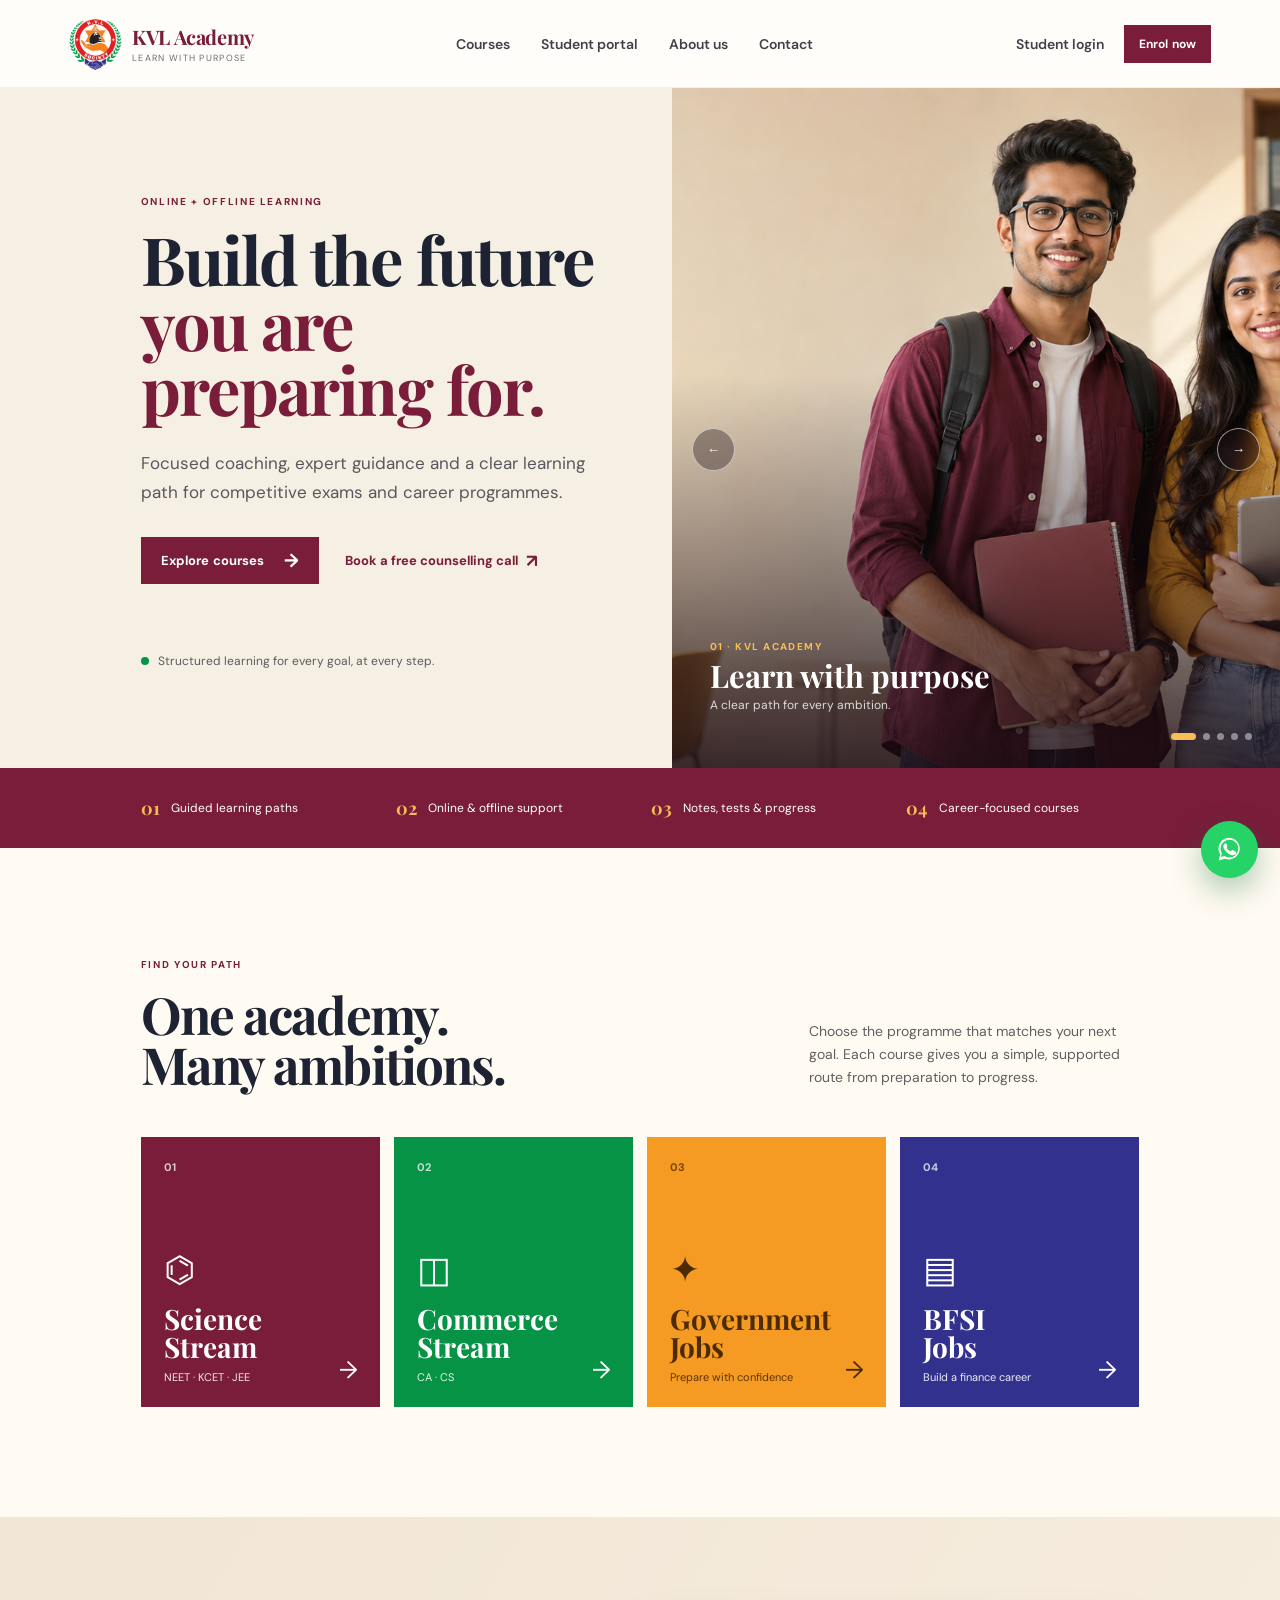
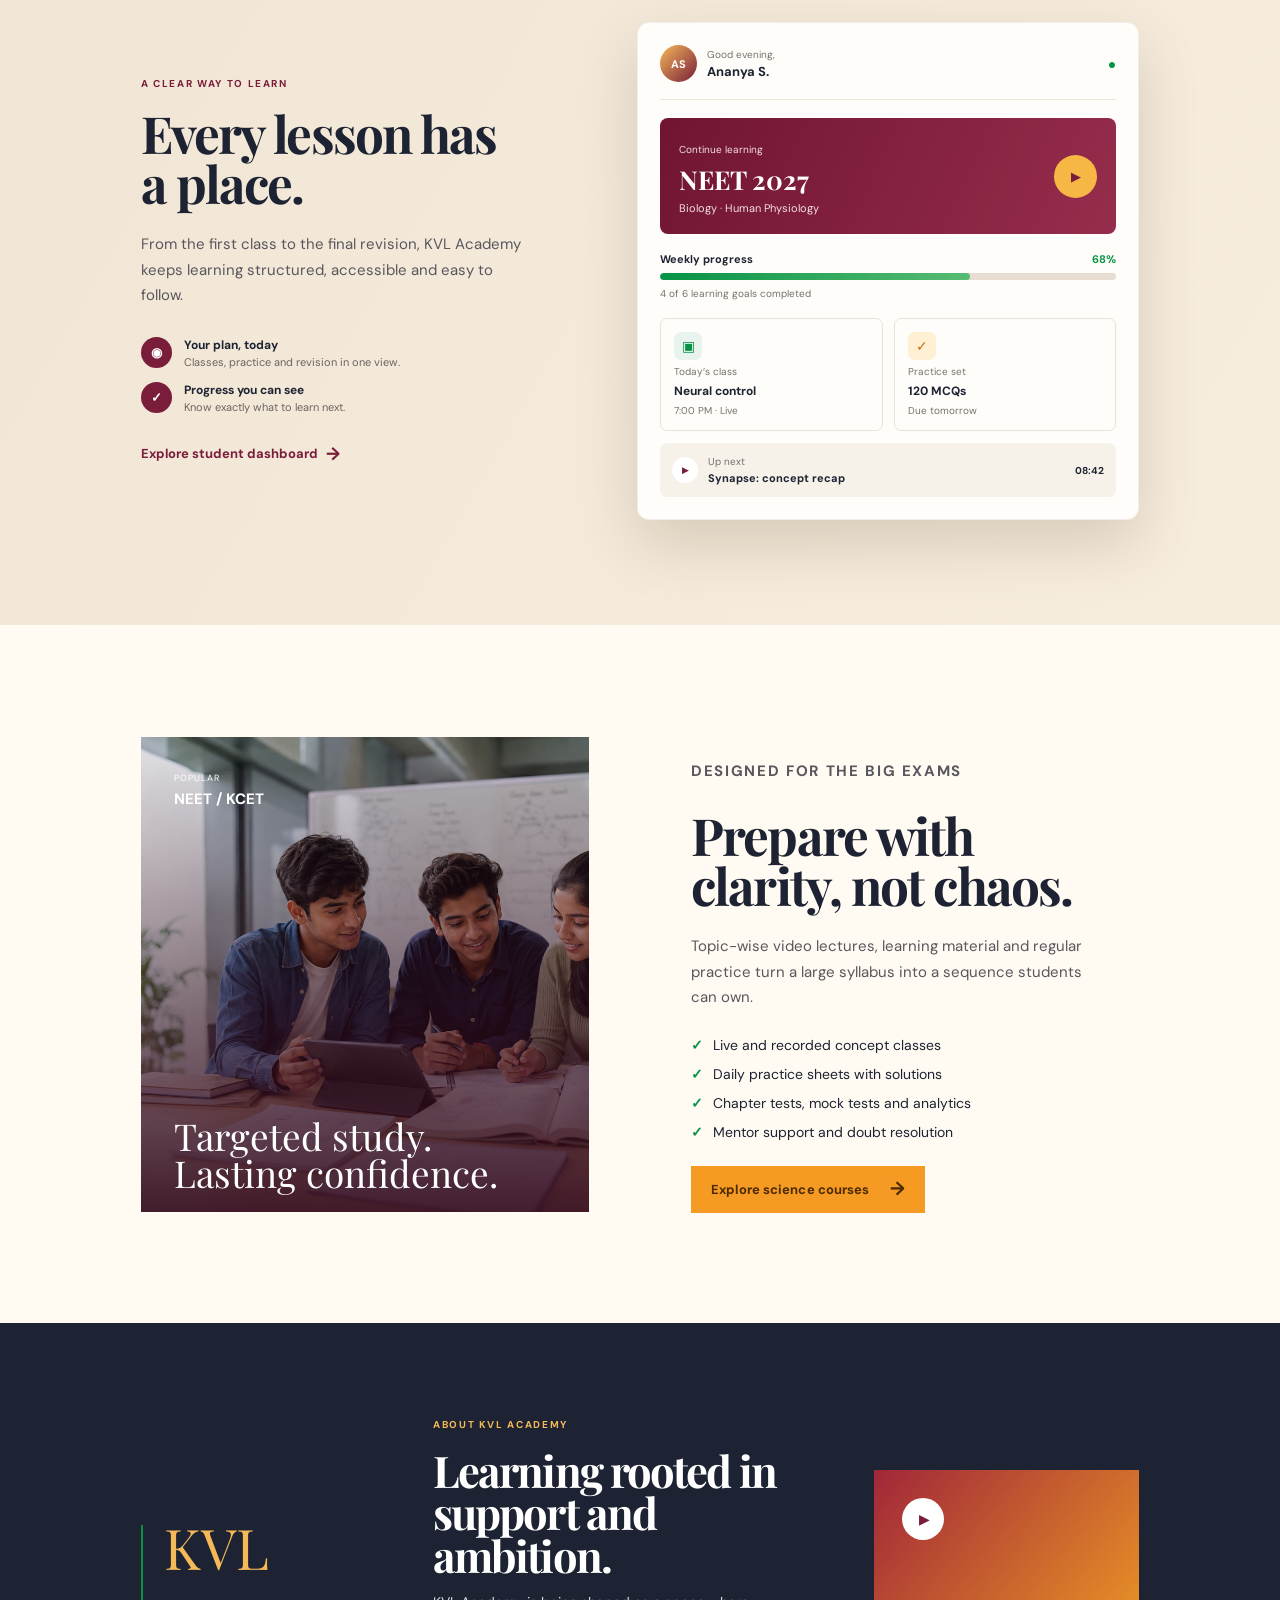
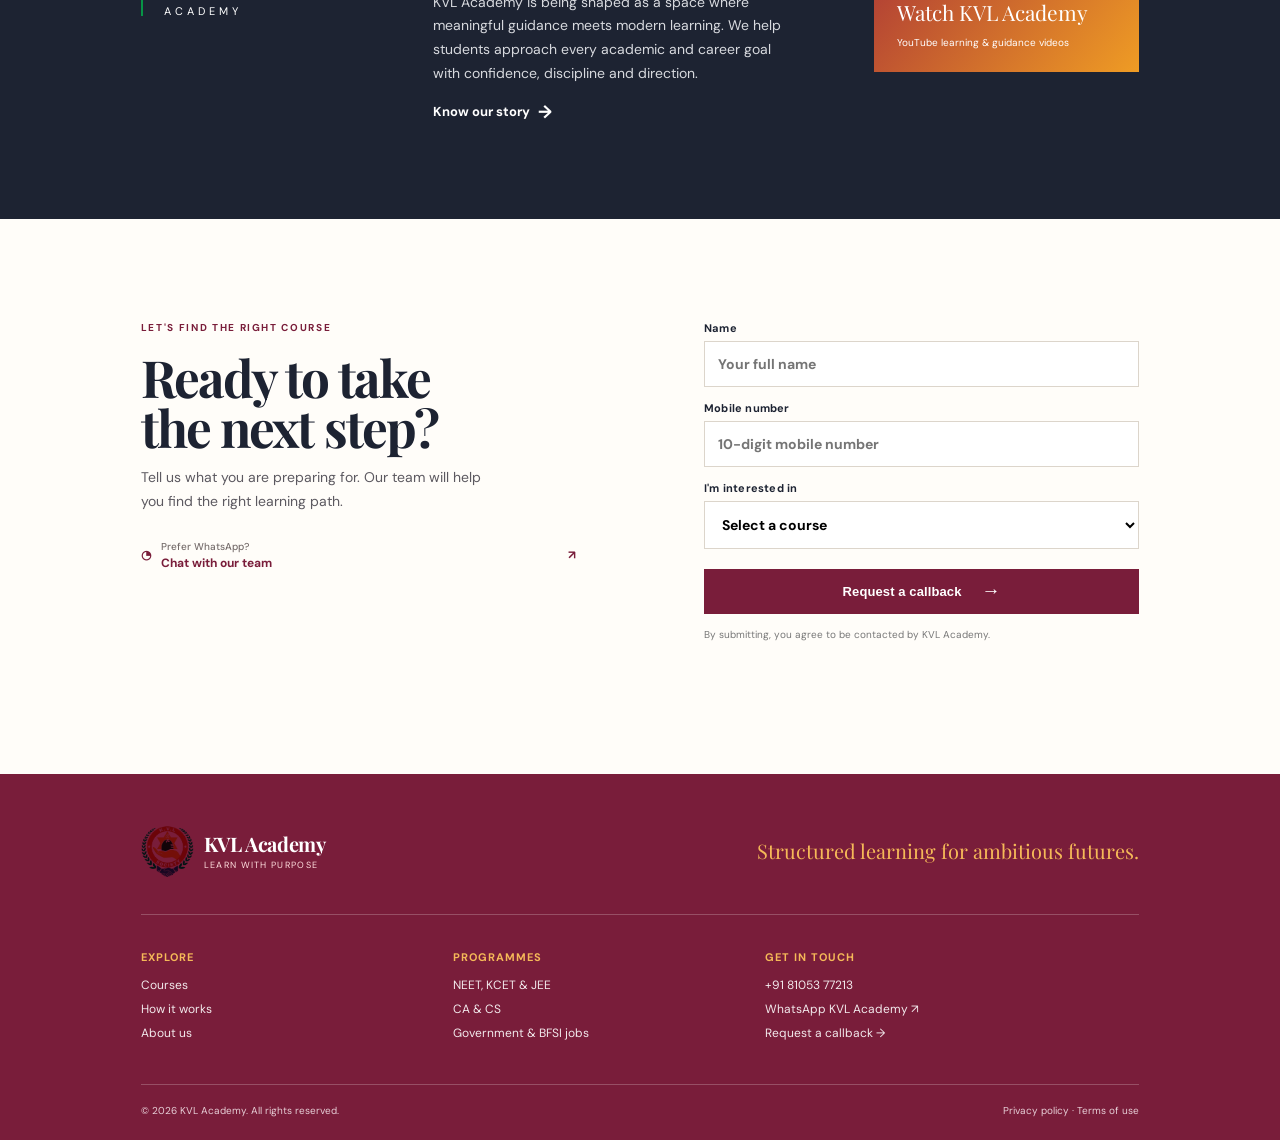
==== commit d019dc2c: "Move programme carousel into homepage hero" ====
--- a/index.html
+++ b/index.html
@@ -9,6 +9,7 @@
     <link rel="preconnect" href="https://fonts.gstatic.com" crossorigin />
     <link href="https://fonts.googleapis.com/css2?family=DM+Sans:wght@400;500;600;700&family=Playfair+Display:wght@600;700&display=swap" rel="stylesheet" />
     <link rel="stylesheet" href="styles.css" />
+    <link rel="stylesheet" href="premium.css?v=20260904-2" />
   </head>
   <body>
     <header class="site-header" id="top">
@@ -24,7 +25,7 @@
     </header>
 
     <main>
-      <section class="hero">
+      <section class="hero hero-slider-layout" aria-label="KVL Academy programmes">
         <div class="hero-copy">
           <p class="eyebrow">ONLINE + OFFLINE LEARNING</p>
           <h1>Build the future<br /><em>you are preparing for.</em></h1>
@@ -32,25 +33,19 @@
           <div class="hero-actions"><a class="button" href="#courses">Explore courses <span>→</span></a><a class="text-link" href="#enquire">Book a free counselling call <span>↗</span></a></div>
           <div class="hero-proof"><span class="proof-dot"></span><span>Structured learning for every goal, at every step.</span></div>
         </div>
-        <div class="hero-art hero-photo">
-          <img src="kvl-academy-hero-v2.png" alt="Two KVL Academy students ready to begin their learning journey" />
-          <div class="hero-card card-one"><span>01</span><strong>Learn</strong><small>Concept-led classes</small></div>
-          <div class="hero-card card-three"><span>02</span><strong>Achieve</strong><small>Your career goal</small></div>
+        <div class="hero-art hero-visual-slider" aria-roledescription="carousel" aria-label="KVL Academy learning pathways">
+          <article class="hero-slide active" data-slide="0"><img src="kvl-academy-hero-v2.png" alt="Young male and female KVL Academy students"><div class="slide-caption"><span>01 · KVL ACADEMY</span><strong>Learn with purpose</strong><small>A clear path for every ambition.</small></div></article>
+          <article class="hero-slide" data-slide="1"><img src="theme-science.png" alt="Students preparing for NEET, JEE and KCET"><div class="slide-caption"><span>02 · SCIENCE</span><strong>NEET · JEE · KCET</strong><small>Concepts, practice and exam strategy.</small></div></article>
+          <article class="hero-slide" data-slide="2"><img src="theme-government.png" alt="Student preparing for government job examinations"><div class="slide-caption"><span>03 · CAREERS</span><strong>Government jobs</strong><small>Structured preparation for every stage.</small></div></article>
+          <article class="hero-slide" data-slide="3"><img src="theme-private-jobs.png" alt="Young professional preparing for private sector careers"><div class="slide-caption"><span>04 · CAREERS</span><strong>Private & BFSI jobs</strong><small>Build workplace confidence and skills.</small></div></article>
+          <article class="hero-slide" data-slide="4"><img src="theme-phygital.png" alt="Student using online learning alongside classroom instruction"><div class="slide-caption"><span>05 · PHYGITAL</span><strong>Online meets offline</strong><small>Learn anywhere. Stay connected.</small></div></article>
+          <button class="slider-arrow slider-prev" type="button" aria-label="Previous image">←</button>
+          <button class="slider-arrow slider-next" type="button" aria-label="Next image">→</button>
+          <div class="slider-dots" role="tablist" aria-label="Choose programme image"><button class="active" data-slide-to="0" aria-label="General learning"></button><button data-slide-to="1" aria-label="Science exams"></button><button data-slide-to="2" aria-label="Government jobs"></button><button data-slide-to="3" aria-label="Private jobs"></button><button data-slide-to="4" aria-label="Phygital learning"></button></div>
         </div>
       </section>
 
       <section class="trust-strip" aria-label="KVL Academy benefits"><div><b>01</b><span>Guided learning paths</span></div><div><b>02</b><span>Online & offline support</span></div><div><b>03</b><span>Notes, tests & progress</span></div><div><b>04</b><span>Career-focused courses</span></div></section>
-
-      <section class="theme-showcase" aria-labelledby="theme-title">
-        <div class="section-heading theme-heading"><div><p class="eyebrow">LEARNING THAT MOVES WITH YOU</p><h2 id="theme-title">One journey.<br />Four directions.</h2></div><p>Explore preparation for ambitious exams, meaningful careers and a modern learning experience that connects classroom support with digital access.</p></div>
-        <div class="theme-track" aria-label="Learning theme photographs">
-          <article class="theme-card"><img src="theme-science.png" alt="Students preparing for NEET, JEE and KCET"><div><span>01 · Science</span><h3>NEET · JEE · KCET</h3><p>Concepts, practice and exam strategy.</p></div></article>
-          <article class="theme-card"><img src="theme-government.png" alt="Student preparing for government exams"><div><span>02 · Career</span><h3>Government jobs</h3><p>Structured preparation for every stage.</p></div></article>
-          <article class="theme-card"><img src="theme-private-jobs.png" alt="Young professional preparing for a private sector career"><div><span>03 · Careers</span><h3>Private & BFSI jobs</h3><p>Build workplace confidence and skills.</p></div></article>
-          <article class="theme-card"><img src="theme-phygital.png" alt="Student learning through tablet and classroom"><div><span>04 · Phygital</span><h3>Online meets offline</h3><p>Learn anywhere. Stay connected.</p></div></article>
-        </div>
-        <div class="drag-hint"><span>←</span> Swipe to explore <span>→</span></div>
-      </section>
 
       <section class="section courses" id="courses">
         <div class="section-heading"><div><p class="eyebrow">FIND YOUR PATH</p><h2>One academy.<br />Many ambitions.</h2></div><p>Choose the programme that matches your next goal. Each course gives you a simple, supported route from preparation to progress.</p></div>
@@ -81,6 +76,7 @@
     </main>
 
     <footer id="contact"><div class="footer-top"><a class="brand footer-brand" href="#top"><img src="kvl-society-logo.jpg" alt="KVL Society logo" /><span><strong>KVL Academy</strong><small>Learn with purpose</small></span></a><p>Structured learning for ambitious futures.</p></div><div class="footer-grid"><div><h4>Explore</h4><a href="#courses">Courses</a><a href="#learning">How it works</a><a href="#about">About us</a></div><div><h4>Programmes</h4><a href="neet-kcet.html">NEET, KCET & JEE</a><a href="commerce.html">CA & CS</a><a href="careers.html">Government & BFSI jobs</a></div><div><h4>Get in touch</h4><a href="tel:+918105377213">+91 81053 77213</a><a href="https://wa.me/918105377213" target="_blank" rel="noreferrer">WhatsApp KVL Academy ↗</a><a href="#enquire">Request a callback →</a></div></div><div class="footer-bottom"><span>© 2026 KVL Academy. All rights reserved.</span><span>Privacy policy · Terms of use</span></div></footer>
-    <script src="script.js"></script>
+    <a class="whatsapp-float" href="https://wa.me/918105377213?text=Hi%20KVL%20Academy%2C%20I%20would%20like%20course%20guidance." target="_blank" rel="noreferrer" aria-label="Chat with KVL Academy on WhatsApp"><svg viewBox="0 0 32 32" aria-hidden="true"><path d="M16 3a12 12 0 0 0-10.3 18.2L4 28l7-1.8A12 12 0 1 0 16 3Zm0 21.8c-1.7 0-3.3-.4-4.7-1.2l-.7-.4-4.1 1.1 1.1-4-.4-.7A9.8 9.8 0 1 1 16 24.8Zm5.4-7.3c-.3-.2-1.8-.9-2.1-1-.3-.1-.5-.2-.7.2l-1 1.2c-.2.2-.4.2-.7.1-1.9-.9-3.2-2.1-4.1-3.8-.3-.5.3-.6.8-1.6.1-.2.1-.4 0-.6l-.9-2.2c-.2-.5-.5-.5-.7-.5h-.6c-.2 0-.6.1-.9.4-.3.4-1.2 1.2-1.2 2.9 0 1.7 1.2 3.4 1.4 3.6.2.2 2.4 3.7 5.9 5.2 2.2.9 3.1 1 4.2.8 1.3-.2 2.1-.9 2.4-1.7.3-.8.3-1.5.2-1.7-.2-.2-.4-.3-.7-.4Z"/></svg></a>
+    <script src="script.js?v=20260904-2"></script>
   </body>
 </html>
--- a/premium.css
+++ b/premium.css
@@ -0,0 +1,11 @@
+/* Premium 2026 experience */
+.hero.hero-slider-layout{min-height:680px;grid-template-columns:52.5% 47.5%;background:#f6efe3}.hero-slider-layout .hero-copy{position:relative;z-index:2;padding-left:11vw;padding-right:6vw}.hero-visual-slider{position:relative;min-width:0;height:100%;overflow:hidden;background:#28161d}.hero-slide{position:absolute;inset:0;opacity:0;visibility:hidden;transform:scale(1.025);transition:opacity .8s ease,transform 1.15s ease,visibility .8s}.hero-slide.active{opacity:1;visibility:visible;transform:scale(1);z-index:1}.hero-slide img{width:100%;height:100%;object-fit:cover;object-position:center}.hero-slide:first-child img{object-position:60% center}.hero-slide:after{content:'';position:absolute;inset:0;background:linear-gradient(180deg,transparent 42%,rgba(25,10,17,.82) 100%)}.slide-caption{position:absolute;z-index:2;left:38px;right:105px;bottom:55px;color:#fff;display:grid;gap:5px}.slide-caption span{font-size:10px;font-weight:700;letter-spacing:1.45px;color:#f8bd56}.slide-caption strong{font-family:'Playfair Display',serif;font-size:31px;line-height:1.1}.slide-caption small{font-size:12px;color:rgba(255,255,255,.82)}.slider-arrow{position:absolute;z-index:4;top:50%;width:43px;height:43px;border:1px solid rgba(255,255,255,.55);border-radius:50%;background:rgba(28,14,20,.35);backdrop-filter:blur(8px);color:#fff;display:grid;place-items:center;cursor:pointer;transition:.2s}.slider-arrow:hover{background:var(--maroon);border-color:var(--maroon)}.slider-prev{left:20px}.slider-next{right:20px}.slider-dots{position:absolute;z-index:4;right:28px;bottom:28px;display:flex;gap:7px}.slider-dots button{width:7px;height:7px;padding:0;border:0;border-radius:50%;background:rgba(255,255,255,.45);cursor:pointer;transition:.25s}.slider-dots button.active{width:25px;border-radius:10px;background:#f8bd56}.whatsapp-float svg{width:29px;height:29px;fill:#fff}.whatsapp-float{position:fixed;right:22px;bottom:22px;width:57px;height:57px;background:#25d366;color:#fff;border-radius:50%;z-index:30;display:grid;place-items:center;box-shadow:0 12px 30px rgba(15,112,55,.35);text-decoration:none}
+@media(max-width:850px){.hero.hero-slider-layout{grid-template-columns:1fr;min-height:0}.hero-slider-layout .hero-copy{padding:58px 8vw 46px}.hero-visual-slider{height:470px}.hero-slide:first-child img{object-position:62% center}.slide-caption{left:25px;bottom:43px}.slider-arrow{width:38px;height:38px}.slider-prev{left:13px}.slider-next{right:13px}}
+@media(max-width:520px){.hero-slider-layout .hero-copy{padding:44px 7vw 39px}.hero-visual-slider{height:390px}.hero-slide img{object-position:58% center}.hero-slide:first-child img{object-position:62% center}.slide-caption{left:20px;right:55px;bottom:37px}.slide-caption strong{font-size:25px}.slide-caption small{font-size:11px}.slider-dots{right:18px;bottom:17px}.slider-arrow{top:auto;bottom:78px;width:35px;height:35px}}
+.hero-photo .hero-card{right:auto;left:26px}.hero-photo .card-one{top:45px}.hero-photo .card-three{bottom:38px}
+.hero-photo>img{object-position:58% center}.hero{min-height:680px}.hero-copy{padding-left:11vw}.theme-showcase{padding:105px 0 88px;overflow:hidden;background:#fffdf9}.theme-heading{padding:0 11vw;margin-bottom:34px}.theme-track{display:flex;gap:18px;overflow-x:auto;scroll-snap-type:x mandatory;padding:5px 11vw 26px;scroll-padding:11vw;-webkit-overflow-scrolling:touch;scrollbar-width:none}.theme-track::-webkit-scrollbar{display:none}.theme-card{min-width:355px;height:420px;position:relative;overflow:hidden;scroll-snap-align:start;background:var(--ink);color:#fff;border-radius:3px;box-shadow:0 14px 35px rgba(52,29,29,.14)}.theme-card img{width:100%;height:100%;object-fit:cover;transition:transform .7s}.theme-card:after{content:'';position:absolute;inset:0;background:linear-gradient(0deg,rgba(17,20,28,.91),rgba(17,20,28,.03) 66%)}.theme-card:hover img{transform:scale(1.06)}.theme-card div{position:absolute;left:25px;right:25px;bottom:23px;z-index:1}.theme-card span{font-size:10px;font-weight:700;letter-spacing:1.25px;color:#f7bc57;text-transform:uppercase}.theme-card h3{font-family:'Playfair Display',serif;font-size:29px;line-height:1.05;margin:8px 0}.theme-card p{font-size:12px;margin:0;color:#f0ebeb}.drag-hint{display:flex;justify-content:center;gap:12px;color:#78716b;font-size:11px;letter-spacing:.4px}.drag-hint span{color:var(--maroon);font-size:17px;line-height:10px}
+.learning-section{background:linear-gradient(120deg,#f1e6d5 0%,#f7eddf 100%)}.learning-points{display:grid;gap:13px;margin:28px 0}.learning-points>div{display:flex;align-items:center;gap:12px}.learning-points b{display:grid;place-items:center;background:var(--maroon);color:#fff;width:31px;height:31px;border-radius:50%;font-size:13px}.learning-points span{display:grid;gap:2px}.learning-points strong{font-size:12px}.learning-points small{font-size:11px;color:#6a6460}.dashboard-preview{padding:22px;background:#fffdfa;border-radius:12px;box-shadow:0 24px 60px rgba(79,53,29,.18);max-width:570px;justify-self:end;width:100%;border:1px solid rgba(121,29,58,.08)}.dashboard-top{display:flex;align-items:center;gap:10px;border-bottom:1px solid #eee5d8;padding-bottom:17px}.student-avatar{height:37px;width:37px;border-radius:50%;display:grid;place-items:center;background:linear-gradient(135deg,#f5b958,#791d3a);font-size:11px;font-weight:700;color:#fff}.dashboard-top div:nth-child(2){display:grid;gap:2px}.dashboard-top small,.dashboard-course small,.dashboard-progress small,.dashboard-grid small,.next-lesson small{font-size:10px;color:#77716d}.dashboard-top strong{font-size:13px}.notification-dot{color:var(--green);font-size:14px;margin-left:auto}.dashboard-course{margin-top:18px;padding:19px;background:linear-gradient(115deg,#701530,#962d4c);color:#fff;border-radius:8px;display:flex;justify-content:space-between;align-items:center}.dashboard-course small,.dashboard-course p{color:#f2dfe6}.dashboard-course h3{font-family:'Playfair Display',serif;margin:4px 0;font-size:26px}.dashboard-course p{font-size:11px;margin:0}.play-button{width:43px;height:43px;background:#f6b745;color:var(--maroon);border-radius:50%;display:grid;place-items:center;font-size:13px}.dashboard-progress{margin:18px 0}.dashboard-progress>div:first-child{display:flex;justify-content:space-between;font-size:11px;font-weight:700;margin-bottom:7px}.dashboard-progress b{color:var(--green)}.progress-bar{height:7px;background:#e7ddd2;border-radius:20px;overflow:hidden}.progress-bar i{display:block;height:100%;width:68%;border-radius:20px;background:linear-gradient(90deg,var(--green),#57bc72)}.dashboard-progress>small{display:block;margin-top:7px}.dashboard-grid{display:grid;grid-template-columns:1fr 1fr;gap:11px}.dashboard-grid article{border:1px solid #ebe2d7;border-radius:7px;padding:13px;display:grid;gap:5px}.dash-icon{width:28px;height:28px;border-radius:7px;background:#e9f3ed;color:#079346;display:grid;place-items:center;font-size:14px}.orange-icon{background:#fff0d4;color:#bd710c}.dashboard-grid strong{font-size:12px}.dashboard-grid em{font-size:10px;font-style:normal;color:#77716d}.next-lesson{display:flex;align-items:center;gap:10px;margin-top:12px;background:#f6f1e9;padding:12px;border-radius:7px}.lesson-mini-icon{width:26px;height:26px;border-radius:50%;background:#fff;color:var(--maroon);display:grid;place-items:center;font-size:9px}.next-lesson span:nth-child(2){display:grid;gap:3px;flex:1}.next-lesson strong{font-size:11px}.next-lesson>b{font-size:10px}
+.premium-feature{background:#33222a}.premium-feature>img{width:100%;height:100%;object-fit:cover;position:absolute;inset:0}.feature-overlay{position:absolute;inset:0;background:linear-gradient(0deg,rgba(53,13,31,.92),rgba(42,16,24,.08))}.feature-image .feature-badge,.feature-image p{z-index:2}.quick-whatsapp{margin-top:26px;display:flex;align-items:center;gap:10px;color:var(--maroon);font-weight:700;font-size:12px}.quick-whatsapp>span{display:grid;gap:2px;flex:1}.quick-whatsapp small{color:#766d6c;font-weight:500;font-size:10px}.whatsapp-float{position:fixed;right:22px;bottom:22px;width:57px;height:57px;background:#25d366;color:#fff;border-radius:50%;z-index:30;display:grid;place-items:center;box-shadow:0 12px 30px rgba(15,112,55,.35);font-size:26px;transition:.2s}.whatsapp-float:hover{transform:translateY(-4px) scale(1.03)}.whatsapp-float:after{content:'Chat with KVL';position:absolute;right:67px;background:#1d2332;color:#fff;font:600 11px 'DM Sans',sans-serif;white-space:nowrap;padding:9px 11px;border-radius:5px;opacity:0;transform:translateX(8px);pointer-events:none;transition:.2s}.whatsapp-float:hover:after{opacity:1;transform:translateX(0)}
+.module-section{padding:0 11vw 95px;background:#fffdf9}.module-heading{max-width:590px;margin-bottom:30px}.module-heading h2{font-size:clamp(34px,4vw,52px)}.module-grid{display:grid;grid-template-columns:repeat(4,1fr);gap:12px}.module-card{background:#f6f0e6;border:1px solid #eadfcf;padding:21px;min-height:185px;display:flex;flex-direction:column}.module-card b{color:var(--maroon);font-size:10px;letter-spacing:1px}.module-card h3{font-family:'Playfair Display',serif;font-size:23px;line-height:1;margin:13px 0 10px}.module-card p{font-size:12px;line-height:1.55;color:#625f62;margin:0}.module-card span{font-size:19px;margin-top:auto;color:var(--maroon)}.course-hero-image{height:390px;margin:-5px 11vw 75px;border-radius:6px;overflow:hidden;position:relative}.course-hero-image img{height:100%;width:100%;object-fit:cover}.course-hero-image:after{content:'';position:absolute;inset:0;background:linear-gradient(90deg,rgba(25,16,19,.62),transparent 70%)}.course-hero-image div{position:absolute;z-index:1;left:45px;bottom:36px;color:#fff}.course-hero-image p{font-size:10px;letter-spacing:1.4px;font-weight:700;margin:0 0 8px}.course-hero-image h2{font-size:41px}
+.portal-shell{padding:56px 7vw 76px;background:linear-gradient(130deg,#f0e3cf,#f8f2e9)}.portal-grid{border-radius:13px;overflow:hidden}.portal-side{background:linear-gradient(180deg,#701530,#3e0d20);min-height:560px}.portal-side strong{font-family:'Playfair Display',serif;font-size:21px}.portal-main{padding:35px 38px}.portal-main h1{font-size:44px}.portal-overview{display:grid;grid-template-columns:1.2fr .8fr;gap:15px;margin:24px 0}.portal-welcome{background:linear-gradient(120deg,#7b1e3b,#a42f51);color:#fff;border-radius:10px;padding:24px}.portal-welcome p{color:#f5e8ec;font-size:12px}.portal-welcome h2{font-size:30px}.portal-stat{background:#f2e7d7;border-radius:10px;padding:20px;display:grid;place-items:center;text-align:center}.portal-stat b{font-size:30px;color:var(--green)}.portal-stat small{font-size:10px;color:#726a61}.portal-timeline{display:grid;gap:9px}.portal-timeline>div{display:flex;align-items:center;padding:13px;border:1px solid #e7dccf;border-radius:8px;gap:12px}.portal-timeline i{width:29px;height:29px;border-radius:50%;background:#e8f3ea;color:#12964b;font-style:normal;display:grid;place-items:center;font-size:12px}.portal-timeline span{display:grid;gap:3px;flex:1;font-size:12px}.portal-timeline small{font-size:10px;color:#7a736e}.portal-timeline b{font-size:10px;color:var(--maroon)}
+@media(max-width:850px){.hero{min-height:0}.hero-copy{padding:64px 8vw 50px}.hero-art{height:430px}.hero-photo>img{object-position:64% center}.theme-showcase{padding:70px 0 58px}.theme-heading{padding:0 8vw;margin-bottom:28px}.theme-track{padding-left:8vw;padding-right:8vw;scroll-padding:8vw}.theme-card{min-width:300px;height:370px}.learning-section{padding:72px 8vw}.dashboard-preview{justify-self:stretch}.module-section{padding:0 8vw 70px}.module-grid{grid-template-columns:1fr 1fr}.course-hero-image{margin:0 8vw 55px;height:320px}.portal-overview{grid-template-columns:1fr}.whatsapp-float{right:16px;bottom:16px}}@media(max-width:520px){.site-header{height:67px}.brand small{display:none}.hero-copy{padding-top:48px}.hero h1{font-size:45px;letter-spacing:-1.5px}.hero-text{font-size:15px;line-height:1.6}.hero-art{height:335px}.hero-photo>img{object-position:64% center}.hero-card{display:none}.trust-strip{padding:20px 8vw}.theme-card{min-width:83vw;height:350px}.theme-card h3{font-size:26px}.section-heading h2,.learning-copy h2{font-size:40px}.learning-copy>p:not(.eyebrow){font-size:14px}.dashboard-preview{padding:15px;border-radius:9px}.dashboard-course{padding:15px}.dashboard-course h3{font-size:23px}.dashboard-grid{gap:8px}.dashboard-grid article{padding:10px}.feature-course{padding-top:64px;padding-bottom:64px}.feature-image{height:330px}.feature-image p{font-size:31px}.feature-copy li{font-size:13px}.module-grid{grid-template-columns:1fr}.module-card{min-height:145px}.course-hero-image{height:240px;margin-bottom:45px}.course-hero-image div{left:21px;bottom:21px}.course-hero-image h2{font-size:31px}.portal-shell{padding:26px 5vw}.portal-main{padding:23px 18px}.portal-main h1{font-size:37px}.whatsapp-float:after{display:none}}
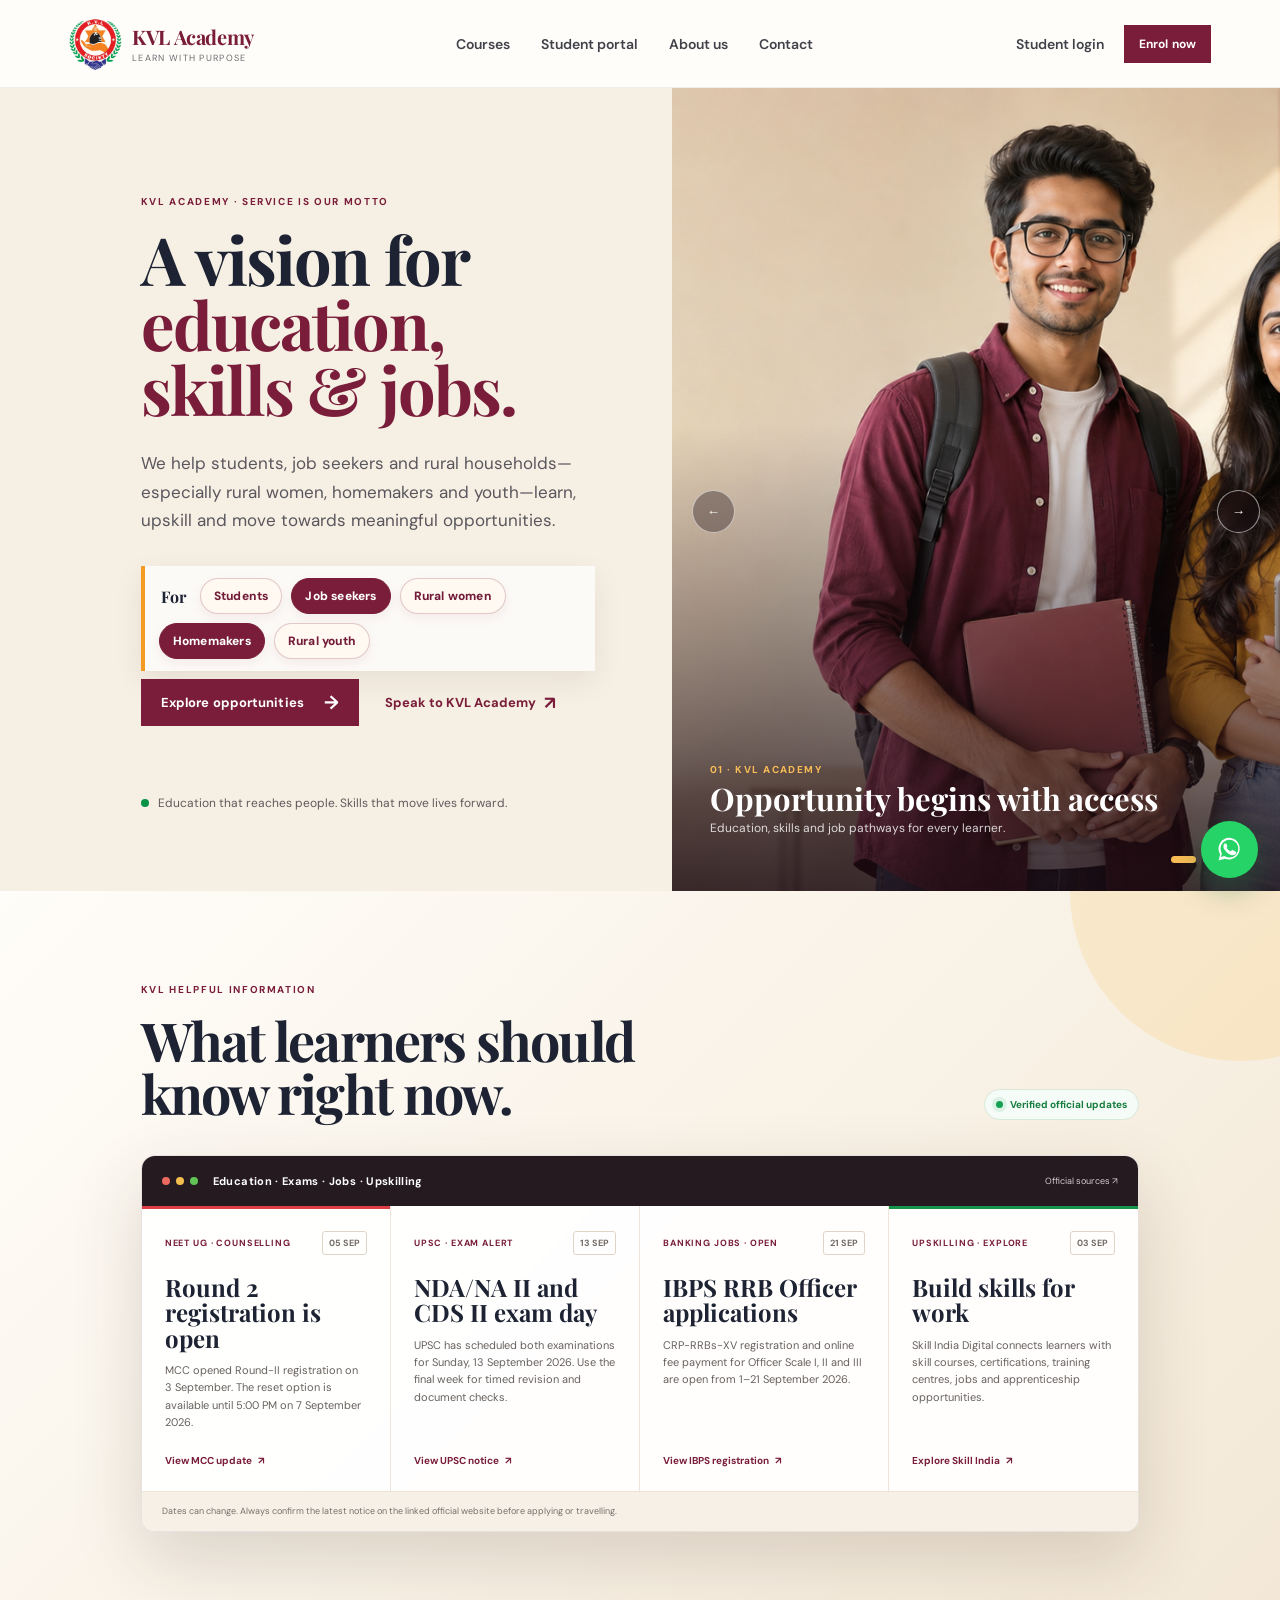
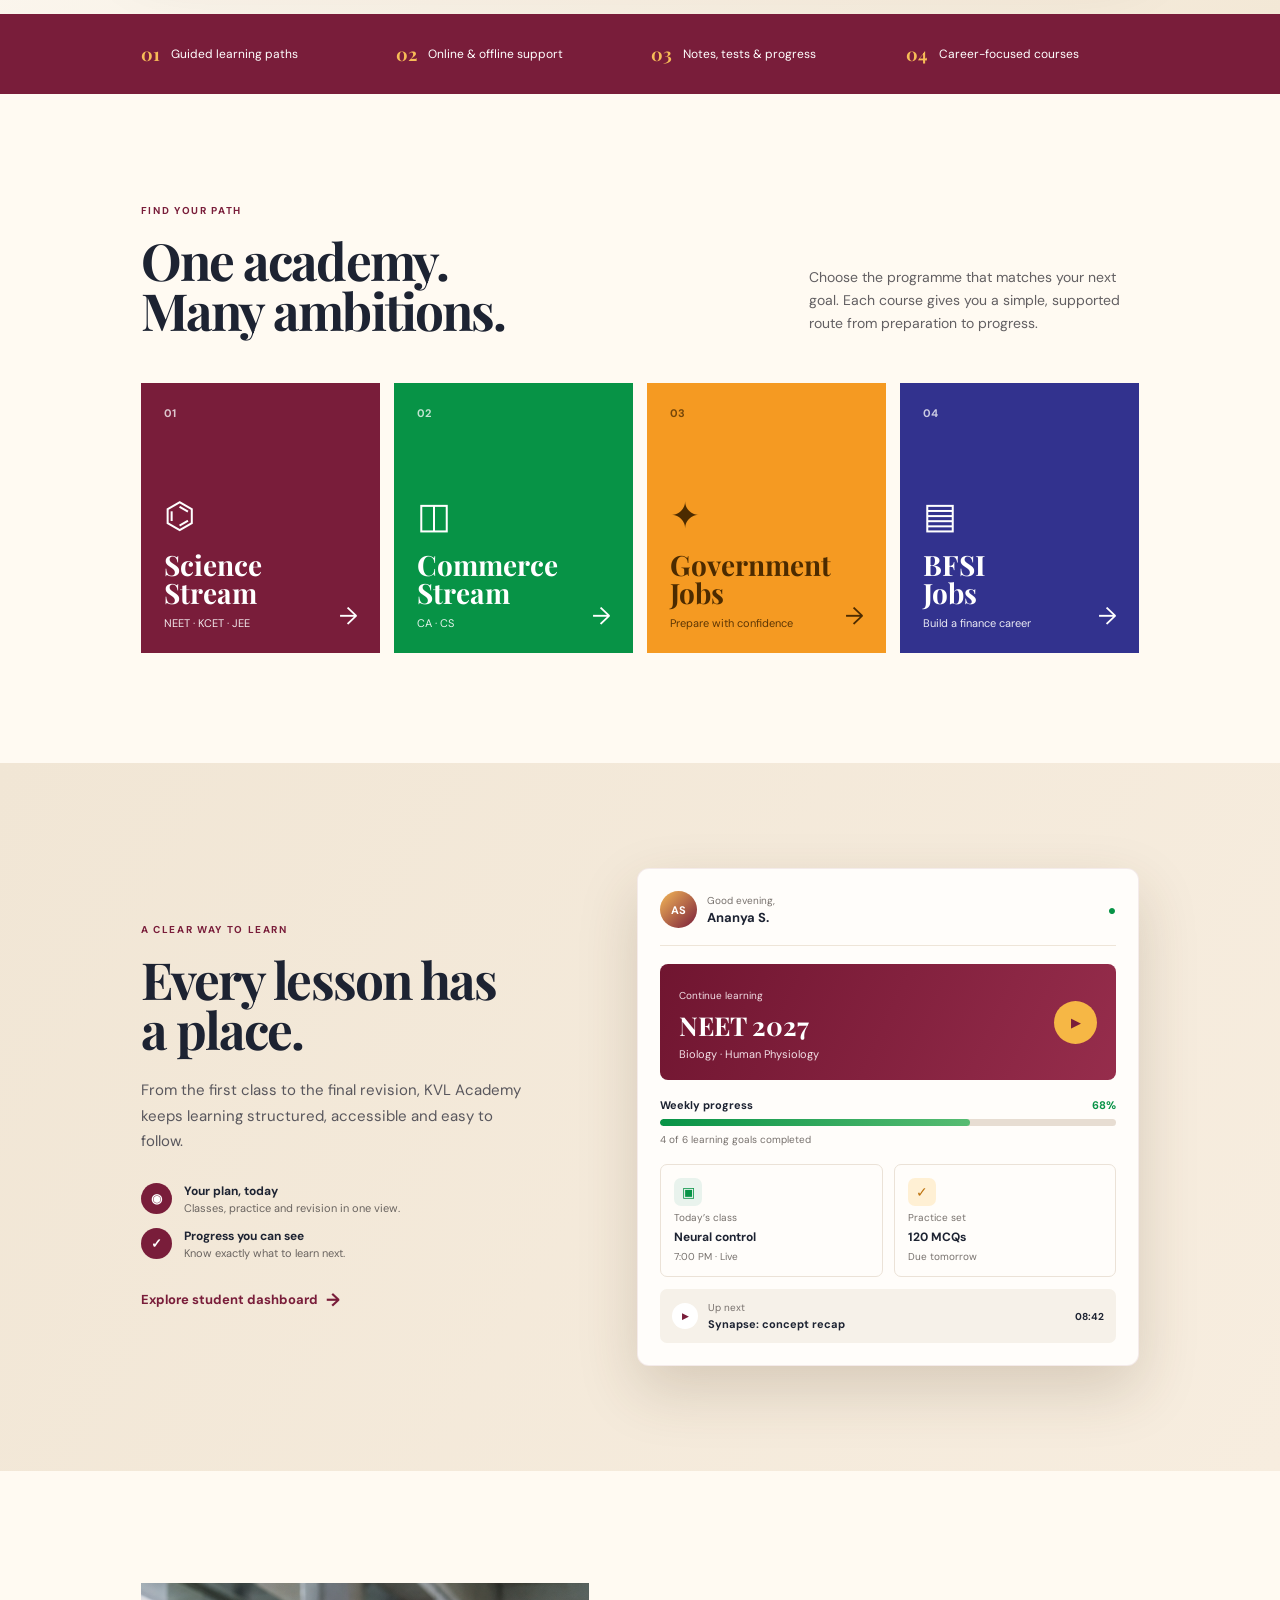
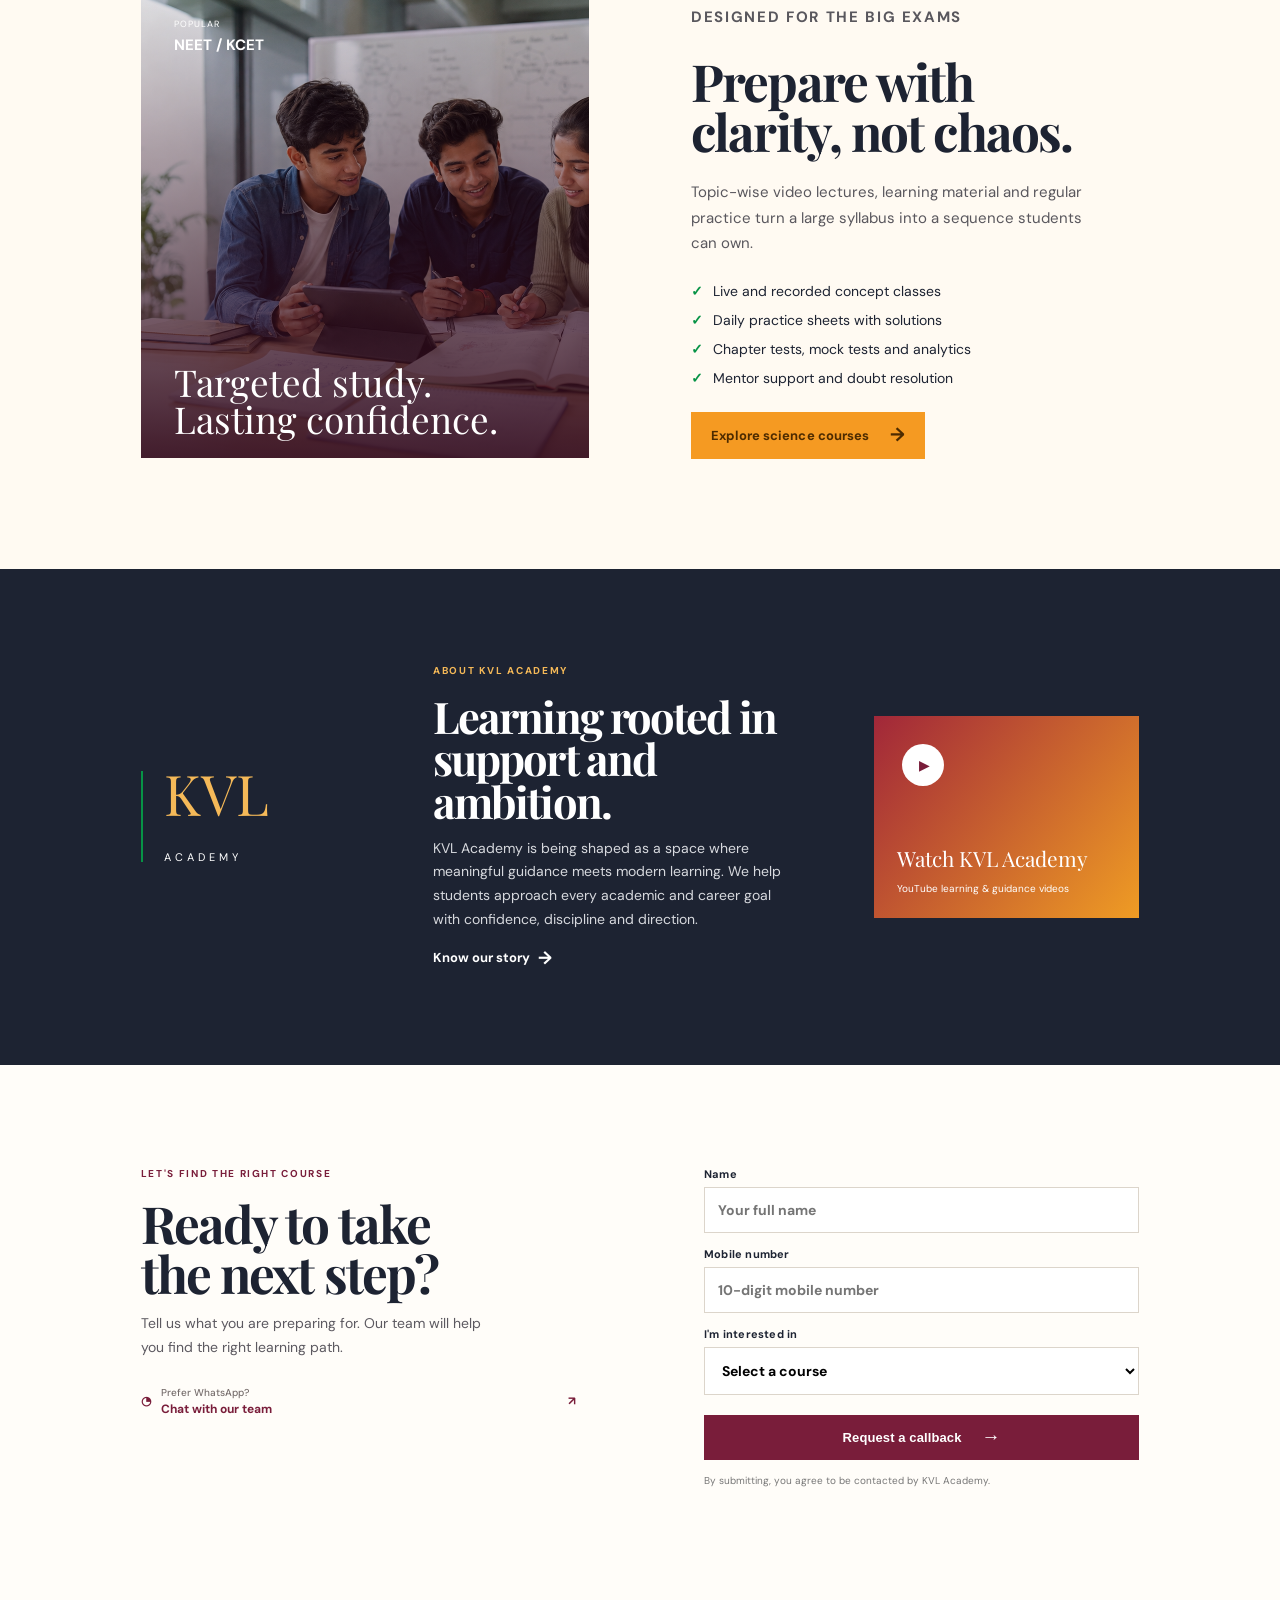
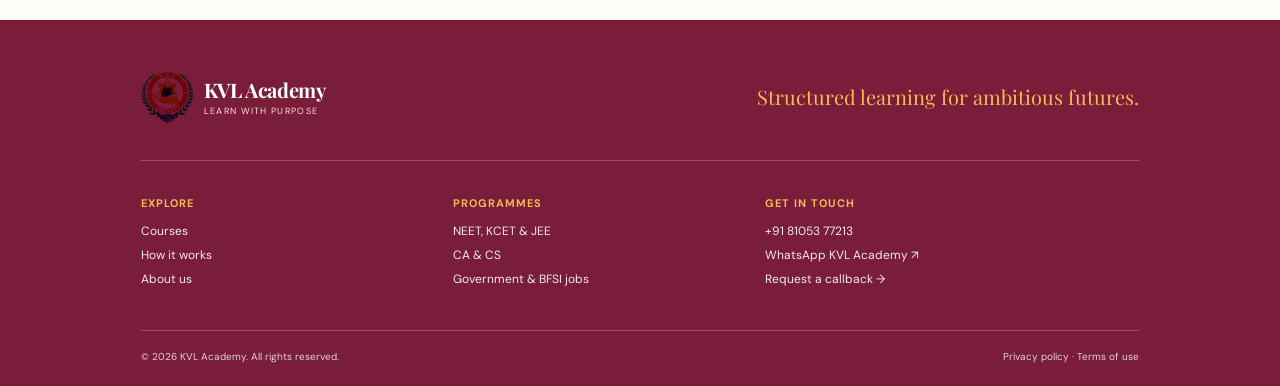
==== commit 7134e6cc: "Lead with KVL mission and highlight audiences" ====
--- a/index.html
+++ b/index.html
@@ -9,7 +9,7 @@
     <link rel="preconnect" href="https://fonts.gstatic.com" crossorigin />
     <link href="https://fonts.googleapis.com/css2?family=DM+Sans:wght@400;500;600;700&family=Playfair+Display:wght@600;700&display=swap" rel="stylesheet" />
     <link rel="stylesheet" href="styles.css" />
-    <link rel="stylesheet" href="premium.css?v=20260904-2" />
+  <link rel="stylesheet" href="premium.css?v=20260905-2" />
   </head>
   <body>
     <header class="site-header" id="top">
@@ -27,14 +27,15 @@
     <main>
       <section class="hero hero-slider-layout" aria-label="KVL Academy programmes">
         <div class="hero-copy">
-          <p class="eyebrow">ONLINE + OFFLINE LEARNING</p>
-          <h1>Build the future<br /><em>you are preparing for.</em></h1>
-          <p class="hero-text">Focused coaching, expert guidance and a clear learning path for competitive exams and career programmes.</p>
-          <div class="hero-actions"><a class="button" href="#courses">Explore courses <span>→</span></a><a class="text-link" href="#enquire">Book a free counselling call <span>↗</span></a></div>
-          <div class="hero-proof"><span class="proof-dot"></span><span>Structured learning for every goal, at every step.</span></div>
+          <p class="eyebrow">KVL ACADEMY · SERVICE IS OUR MOTTO</p>
+          <h1>A vision for<br /><em>education, skills & jobs.</em></h1>
+          <p class="hero-text">We help students, job seekers and rural households—especially rural women, homemakers and youth—learn, upskill and move towards meaningful opportunities.</p>
+          <div class="audience-pills" aria-label="Who KVL Academy serves"><strong>For</strong><span>Students</span><span>Job seekers</span><span>Rural women</span><span>Homemakers</span><span>Rural youth</span></div>
+          <div class="hero-actions"><a class="button" href="#courses">Explore opportunities <span>→</span></a><a class="text-link" href="#enquire">Speak to KVL Academy <span>↗</span></a></div>
+          <div class="hero-proof"><span class="proof-dot"></span><span>Education that reaches people. Skills that move lives forward.</span></div>
         </div>
         <div class="hero-art hero-visual-slider" aria-roledescription="carousel" aria-label="KVL Academy learning pathways">
-          <article class="hero-slide active" data-slide="0"><img src="kvl-academy-hero-v2.png" alt="Young male and female KVL Academy students"><div class="slide-caption"><span>01 · KVL ACADEMY</span><strong>Learn with purpose</strong><small>A clear path for every ambition.</small></div></article>
+          <article class="hero-slide active" data-slide="0"><img src="kvl-academy-hero-v2.png" alt="Young male and female KVL Academy students"><div class="slide-caption"><span>01 · KVL ACADEMY</span><strong>Opportunity begins with access</strong><small>Education, skills and job pathways for every learner.</small></div></article>
           <article class="hero-slide" data-slide="1"><img src="theme-science.png" alt="Students preparing for NEET, JEE and KCET"><div class="slide-caption"><span>02 · SCIENCE</span><strong>NEET · JEE · KCET</strong><small>Concepts, practice and exam strategy.</small></div></article>
           <article class="hero-slide" data-slide="2"><img src="theme-government.png" alt="Student preparing for government job examinations"><div class="slide-caption"><span>03 · CAREERS</span><strong>Government jobs</strong><small>Structured preparation for every stage.</small></div></article>
           <article class="hero-slide" data-slide="3"><img src="theme-private-jobs.png" alt="Young professional preparing for private sector careers"><div class="slide-caption"><span>04 · CAREERS</span><strong>Private & BFSI jobs</strong><small>Build workplace confidence and skills.</small></div></article>
@@ -42,6 +43,20 @@
           <button class="slider-arrow slider-prev" type="button" aria-label="Previous image">←</button>
           <button class="slider-arrow slider-next" type="button" aria-label="Next image">→</button>
           <div class="slider-dots" role="tablist" aria-label="Choose programme image"><button class="active" data-slide-to="0" aria-label="General learning"></button><button data-slide-to="1" aria-label="Science exams"></button><button data-slide-to="2" aria-label="Government jobs"></button><button data-slide-to="3" aria-label="Private jobs"></button><button data-slide-to="4" aria-label="Phygital learning"></button></div>
+        </div>
+      </section>
+
+      <section class="helpful-updates" aria-labelledby="updates-title">
+        <div class="updates-intro"><div><p class="eyebrow">KVL HELPFUL INFORMATION</p><h2 id="updates-title">What learners should<br />know right now.</h2></div><div><span class="live-pill"><i></i> Verified official updates</span></div></div>
+        <div class="updates-window">
+          <div class="updates-window-bar"><div class="window-dots" aria-hidden="true"><i></i><i></i><i></i></div><strong>Education · Exams · Jobs · Upskilling</strong><span>Official sources ↗</span></div>
+          <div class="update-grid">
+            <a class="update-card urgent" href="https://mcc.nic.in/ug-%20medical-counselling/" target="_blank" rel="noreferrer"><div><span>NEET UG · COUNSELLING</span><time datetime="2026-09-05">05 SEP</time></div><h3>Round 2 registration is open</h3><p>MCC opened Round-II registration on 3 September. The reset option is available until 5:00 PM on 7 September 2026.</p><b>View MCC update <em>↗</em></b></a>
+            <a class="update-card" href="https://www.upsc.gov.in/examinations/National%20Defence%20Academy%20and%20Naval%20Academy%20Examination%20%28II%29%2C%202026" target="_blank" rel="noreferrer"><div><span>UPSC · EXAM ALERT</span><time datetime="2026-09-13">13 SEP</time></div><h3>NDA/NA II and CDS II exam day</h3><p>UPSC has scheduled both examinations for Sunday, 13 September 2026. Use the final week for timed revision and document checks.</p><b>View UPSC notice <em>↗</em></b></a>
+            <a class="update-card" href="https://ibpsreg.ibps.in/rrbxvaug26/" target="_blank" rel="noreferrer"><div><span>BANKING JOBS · OPEN</span><time datetime="2026-09-21">21 SEP</time></div><h3>IBPS RRB Officer applications</h3><p>CRP-RRBs-XV registration and online fee payment for Officer Scale I, II and III are open from 1–21 September 2026.</p><b>View IBPS registration <em>↗</em></b></a>
+            <a class="update-card skills" href="https://dgt.skillindiadigital.gov.in/" target="_blank" rel="noreferrer"><div><span>UPSKILLING · EXPLORE</span><time datetime="2026-09-03">03 SEP</time></div><h3>Build skills for work</h3><p>Skill India Digital connects learners with skill courses, certifications, training centres, jobs and apprenticeship opportunities.</p><b>Explore Skill India <em>↗</em></b></a>
+          </div>
+          <p class="updates-note">Dates can change. Always confirm the latest notice on the linked official website before applying or travelling.</p>
         </div>
       </section>
 
@@ -77,6 +92,6 @@
 
     <footer id="contact"><div class="footer-top"><a class="brand footer-brand" href="#top"><img src="kvl-society-logo.jpg" alt="KVL Society logo" /><span><strong>KVL Academy</strong><small>Learn with purpose</small></span></a><p>Structured learning for ambitious futures.</p></div><div class="footer-grid"><div><h4>Explore</h4><a href="#courses">Courses</a><a href="#learning">How it works</a><a href="#about">About us</a></div><div><h4>Programmes</h4><a href="neet-kcet.html">NEET, KCET & JEE</a><a href="commerce.html">CA & CS</a><a href="careers.html">Government & BFSI jobs</a></div><div><h4>Get in touch</h4><a href="tel:+918105377213">+91 81053 77213</a><a href="https://wa.me/918105377213" target="_blank" rel="noreferrer">WhatsApp KVL Academy ↗</a><a href="#enquire">Request a callback →</a></div></div><div class="footer-bottom"><span>© 2026 KVL Academy. All rights reserved.</span><span>Privacy policy · Terms of use</span></div></footer>
     <a class="whatsapp-float" href="https://wa.me/918105377213?text=Hi%20KVL%20Academy%2C%20I%20would%20like%20course%20guidance." target="_blank" rel="noreferrer" aria-label="Chat with KVL Academy on WhatsApp"><svg viewBox="0 0 32 32" aria-hidden="true"><path d="M16 3a12 12 0 0 0-10.3 18.2L4 28l7-1.8A12 12 0 1 0 16 3Zm0 21.8c-1.7 0-3.3-.4-4.7-1.2l-.7-.4-4.1 1.1 1.1-4-.4-.7A9.8 9.8 0 1 1 16 24.8Zm5.4-7.3c-.3-.2-1.8-.9-2.1-1-.3-.1-.5-.2-.7.2l-1 1.2c-.2.2-.4.2-.7.1-1.9-.9-3.2-2.1-4.1-3.8-.3-.5.3-.6.8-1.6.1-.2.1-.4 0-.6l-.9-2.2c-.2-.5-.5-.5-.7-.5h-.6c-.2 0-.6.1-.9.4-.3.4-1.2 1.2-1.2 2.9 0 1.7 1.2 3.4 1.4 3.6.2.2 2.4 3.7 5.9 5.2 2.2.9 3.1 1 4.2.8 1.3-.2 2.1-.9 2.4-1.7.3-.8.3-1.5.2-1.7-.2-.2-.4-.3-.7-.4Z"/></svg></a>
-    <script src="script.js?v=20260904-2"></script>
+    <script src="script.js?v=20260905-2"></script>
   </body>
 </html>
--- a/premium.css
+++ b/premium.css
@@ -1,7 +1,18 @@
 /* Premium 2026 experience */
+.audience-pills{display:flex;flex-wrap:wrap;gap:7px;margin:20px 0 5px}.audience-pills span{padding:7px 10px;border:1px solid rgba(121,29,58,.18);border-radius:30px;background:rgba(255,255,255,.58);color:#6d1a35;font-size:10px;font-weight:700;letter-spacing:.25px}.helpful-updates{position:relative;padding:92px 11vw 82px;background:linear-gradient(135deg,#fffdf9 0%,#f3e8d6 100%);overflow:hidden}.helpful-updates:before{content:'';position:absolute;width:340px;height:340px;border-radius:50%;right:-130px;top:-170px;background:rgba(246,183,69,.17)}.updates-intro{position:relative;display:flex;justify-content:space-between;align-items:flex-end;gap:35px}.updates-intro h2{font-family:'Playfair Display',serif;font-size:clamp(38px,4.2vw,60px);line-height:.98;margin:10px 0 0;color:var(--ink)}.updates-intro>div:last-child{text-align:right}.updates-intro>div:last-child p{font-size:10px;color:#766d67;margin:8px 0 0}.live-pill{display:inline-flex;align-items:center;gap:7px;padding:8px 11px;border:1px solid #d7e9db;border-radius:30px;background:#f5fbf6;color:#147d3e;font-size:10px;font-weight:700}.live-pill i{width:7px;height:7px;border-radius:50%;background:#16a052;box-shadow:0 0 0 4px rgba(22,160,82,.11)}.updates-window{position:relative;margin-top:35px;border:1px solid rgba(87,50,39,.14);border-radius:14px;background:rgba(255,255,255,.92);box-shadow:0 28px 70px rgba(64,39,24,.16);overflow:hidden;backdrop-filter:blur(10px)}.updates-window-bar{height:50px;display:flex;align-items:center;gap:15px;padding:0 20px;background:#241a20;color:#fff}.updates-window-bar strong{font-size:11px;letter-spacing:.35px}.updates-window-bar>span{margin-left:auto;color:#d7cbd0;font-size:9px}.window-dots{display:flex;gap:6px}.window-dots i{width:8px;height:8px;border-radius:50%;background:#ed6a5e}.window-dots i:nth-child(2){background:#f4be4f}.window-dots i:nth-child(3){background:#61c454}.update-grid{display:grid;grid-template-columns:repeat(4,1fr)}.update-card{min-width:0;padding:25px 23px 24px;border-right:1px solid #eee4d8;color:var(--ink);text-decoration:none;display:flex;flex-direction:column;transition:background .2s,transform .2s}.update-card:last-child{border-right:0}.update-card:hover{background:#fbf4e9;transform:translateY(-3px)}.update-card>div{display:flex;align-items:center;justify-content:space-between;gap:10px}.update-card>div span{font-size:9px;font-weight:700;letter-spacing:.85px;color:var(--maroon)}.update-card time{font-size:9px;font-weight:700;color:#726a65;border:1px solid #e0d4c7;padding:5px 6px;border-radius:3px}.update-card h3{font-family:'Playfair Display',serif;font-size:24px;line-height:1.06;margin:20px 0 11px}.update-card p{font-size:11px;line-height:1.58;color:#67615e;margin:0 0 22px}.update-card b{margin-top:auto;font-size:10px;color:var(--maroon)}.update-card b em{font-style:normal;margin-left:4px}.update-card.urgent{box-shadow:inset 0 3px 0 #df3e45}.update-card.skills{box-shadow:inset 0 3px 0 #15954a}.updates-note{margin:0;padding:13px 20px;background:#f6f0e7;color:#766f6a;font-size:9px;line-height:1.5;border-top:1px solid #eee4d8}
+@media(max-width:1000px){.update-grid{grid-template-columns:1fr 1fr}.update-card:nth-child(2){border-right:0}.update-card:nth-child(-n+2){border-bottom:1px solid #eee4d8}}
+@media(max-width:850px){.helpful-updates{padding:70px 8vw 65px}.updates-intro{align-items:flex-start;flex-direction:column}.updates-intro>div:last-child{text-align:left}.hero-slider-layout .hero-copy{padding-bottom:55px}}
+@media(max-width:520px){.audience-pills{margin-top:16px}.audience-pills span{font-size:9px;padding:6px 8px}.helpful-updates{padding:58px 0 58px}.updates-intro{padding:0 7vw;gap:22px}.updates-intro h2{font-size:39px}.updates-window{margin-top:28px;border-radius:0;border-left:0;border-right:0}.updates-window-bar{padding:0 7vw}.updates-window-bar>span{display:none}.update-grid{display:flex;overflow-x:auto;scroll-snap-type:x mandatory;-webkit-overflow-scrolling:touch}.update-card{min-width:84vw;border-right:1px solid #eee4d8!important;border-bottom:0!important;scroll-snap-align:start}.update-card h3{font-size:25px}.updates-note{padding-left:7vw;padding-right:7vw}}
 .hero.hero-slider-layout{min-height:680px;grid-template-columns:52.5% 47.5%;background:#f6efe3}.hero-slider-layout .hero-copy{position:relative;z-index:2;padding-left:11vw;padding-right:6vw}.hero-visual-slider{position:relative;min-width:0;height:100%;overflow:hidden;background:#28161d}.hero-slide{position:absolute;inset:0;opacity:0;visibility:hidden;transform:scale(1.025);transition:opacity .8s ease,transform 1.15s ease,visibility .8s}.hero-slide.active{opacity:1;visibility:visible;transform:scale(1);z-index:1}.hero-slide img{width:100%;height:100%;object-fit:cover;object-position:center}.hero-slide:first-child img{object-position:60% center}.hero-slide:after{content:'';position:absolute;inset:0;background:linear-gradient(180deg,transparent 42%,rgba(25,10,17,.82) 100%)}.slide-caption{position:absolute;z-index:2;left:38px;right:105px;bottom:55px;color:#fff;display:grid;gap:5px}.slide-caption span{font-size:10px;font-weight:700;letter-spacing:1.45px;color:#f8bd56}.slide-caption strong{font-family:'Playfair Display',serif;font-size:31px;line-height:1.1}.slide-caption small{font-size:12px;color:rgba(255,255,255,.82)}.slider-arrow{position:absolute;z-index:4;top:50%;width:43px;height:43px;border:1px solid rgba(255,255,255,.55);border-radius:50%;background:rgba(28,14,20,.35);backdrop-filter:blur(8px);color:#fff;display:grid;place-items:center;cursor:pointer;transition:.2s}.slider-arrow:hover{background:var(--maroon);border-color:var(--maroon)}.slider-prev{left:20px}.slider-next{right:20px}.slider-dots{position:absolute;z-index:4;right:28px;bottom:28px;display:flex;gap:7px}.slider-dots button{width:7px;height:7px;padding:0;border:0;border-radius:50%;background:rgba(255,255,255,.45);cursor:pointer;transition:.25s}.slider-dots button.active{width:25px;border-radius:10px;background:#f8bd56}.whatsapp-float svg{width:29px;height:29px;fill:#fff}.whatsapp-float{position:fixed;right:22px;bottom:22px;width:57px;height:57px;background:#25d366;color:#fff;border-radius:50%;z-index:30;display:grid;place-items:center;box-shadow:0 12px 30px rgba(15,112,55,.35);text-decoration:none}
 @media(max-width:850px){.hero.hero-slider-layout{grid-template-columns:1fr;min-height:0}.hero-slider-layout .hero-copy{padding:58px 8vw 46px}.hero-visual-slider{height:470px}.hero-slide:first-child img{object-position:62% center}.slide-caption{left:25px;bottom:43px}.slider-arrow{width:38px;height:38px}.slider-prev{left:13px}.slider-next{right:13px}}
 @media(max-width:520px){.hero-slider-layout .hero-copy{padding:44px 7vw 39px}.hero-visual-slider{height:390px}.hero-slide img{object-position:58% center}.hero-slide:first-child img{object-position:62% center}.slide-caption{left:20px;right:55px;bottom:37px}.slide-caption strong{font-size:25px}.slide-caption small{font-size:11px}.slider-dots{right:18px;bottom:17px}.slider-arrow{top:auto;bottom:78px;width:35px;height:35px}}
+
+/* Stronger audience emphasis */
+.audience-pills{align-items:center;gap:9px;margin:25px 0 8px;padding:12px 14px;border-left:4px solid var(--orange);background:rgba(255,255,255,.72);box-shadow:0 10px 28px rgba(67,35,34,.08)}
+.audience-pills strong{padding:7px 5px 7px 2px;color:var(--ink);font-family:'Playfair Display',serif;font-size:16px}
+.audience-pills span{padding:9px 13px;border-color:rgba(121,29,58,.22);background:#fff9f1;color:#711c39;font-size:12px;font-weight:800;letter-spacing:.2px;box-shadow:0 4px 12px rgba(121,29,58,.07)}
+.audience-pills span:nth-of-type(2),.audience-pills span:nth-of-type(4){background:var(--maroon);color:#fff;border-color:var(--maroon)}
+@media(max-width:520px){.audience-pills{margin-top:18px;padding:10px;gap:7px}.audience-pills strong{width:100%;font-size:14px;padding:0 2px 3px}.audience-pills span{font-size:10px;padding:8px 10px}}
 .hero-photo .hero-card{right:auto;left:26px}.hero-photo .card-one{top:45px}.hero-photo .card-three{bottom:38px}
 .hero-photo>img{object-position:58% center}.hero{min-height:680px}.hero-copy{padding-left:11vw}.theme-showcase{padding:105px 0 88px;overflow:hidden;background:#fffdf9}.theme-heading{padding:0 11vw;margin-bottom:34px}.theme-track{display:flex;gap:18px;overflow-x:auto;scroll-snap-type:x mandatory;padding:5px 11vw 26px;scroll-padding:11vw;-webkit-overflow-scrolling:touch;scrollbar-width:none}.theme-track::-webkit-scrollbar{display:none}.theme-card{min-width:355px;height:420px;position:relative;overflow:hidden;scroll-snap-align:start;background:var(--ink);color:#fff;border-radius:3px;box-shadow:0 14px 35px rgba(52,29,29,.14)}.theme-card img{width:100%;height:100%;object-fit:cover;transition:transform .7s}.theme-card:after{content:'';position:absolute;inset:0;background:linear-gradient(0deg,rgba(17,20,28,.91),rgba(17,20,28,.03) 66%)}.theme-card:hover img{transform:scale(1.06)}.theme-card div{position:absolute;left:25px;right:25px;bottom:23px;z-index:1}.theme-card span{font-size:10px;font-weight:700;letter-spacing:1.25px;color:#f7bc57;text-transform:uppercase}.theme-card h3{font-family:'Playfair Display',serif;font-size:29px;line-height:1.05;margin:8px 0}.theme-card p{font-size:12px;margin:0;color:#f0ebeb}.drag-hint{display:flex;justify-content:center;gap:12px;color:#78716b;font-size:11px;letter-spacing:.4px}.drag-hint span{color:var(--maroon);font-size:17px;line-height:10px}
 .learning-section{background:linear-gradient(120deg,#f1e6d5 0%,#f7eddf 100%)}.learning-points{display:grid;gap:13px;margin:28px 0}.learning-points>div{display:flex;align-items:center;gap:12px}.learning-points b{display:grid;place-items:center;background:var(--maroon);color:#fff;width:31px;height:31px;border-radius:50%;font-size:13px}.learning-points span{display:grid;gap:2px}.learning-points strong{font-size:12px}.learning-points small{font-size:11px;color:#6a6460}.dashboard-preview{padding:22px;background:#fffdfa;border-radius:12px;box-shadow:0 24px 60px rgba(79,53,29,.18);max-width:570px;justify-self:end;width:100%;border:1px solid rgba(121,29,58,.08)}.dashboard-top{display:flex;align-items:center;gap:10px;border-bottom:1px solid #eee5d8;padding-bottom:17px}.student-avatar{height:37px;width:37px;border-radius:50%;display:grid;place-items:center;background:linear-gradient(135deg,#f5b958,#791d3a);font-size:11px;font-weight:700;color:#fff}.dashboard-top div:nth-child(2){display:grid;gap:2px}.dashboard-top small,.dashboard-course small,.dashboard-progress small,.dashboard-grid small,.next-lesson small{font-size:10px;color:#77716d}.dashboard-top strong{font-size:13px}.notification-dot{color:var(--green);font-size:14px;margin-left:auto}.dashboard-course{margin-top:18px;padding:19px;background:linear-gradient(115deg,#701530,#962d4c);color:#fff;border-radius:8px;display:flex;justify-content:space-between;align-items:center}.dashboard-course small,.dashboard-course p{color:#f2dfe6}.dashboard-course h3{font-family:'Playfair Display',serif;margin:4px 0;font-size:26px}.dashboard-course p{font-size:11px;margin:0}.play-button{width:43px;height:43px;background:#f6b745;color:var(--maroon);border-radius:50%;display:grid;place-items:center;font-size:13px}.dashboard-progress{margin:18px 0}.dashboard-progress>div:first-child{display:flex;justify-content:space-between;font-size:11px;font-weight:700;margin-bottom:7px}.dashboard-progress b{color:var(--green)}.progress-bar{height:7px;background:#e7ddd2;border-radius:20px;overflow:hidden}.progress-bar i{display:block;height:100%;width:68%;border-radius:20px;background:linear-gradient(90deg,var(--green),#57bc72)}.dashboard-progress>small{display:block;margin-top:7px}.dashboard-grid{display:grid;grid-template-columns:1fr 1fr;gap:11px}.dashboard-grid article{border:1px solid #ebe2d7;border-radius:7px;padding:13px;display:grid;gap:5px}.dash-icon{width:28px;height:28px;border-radius:7px;background:#e9f3ed;color:#079346;display:grid;place-items:center;font-size:14px}.orange-icon{background:#fff0d4;color:#bd710c}.dashboard-grid strong{font-size:12px}.dashboard-grid em{font-size:10px;font-style:normal;color:#77716d}.next-lesson{display:flex;align-items:center;gap:10px;margin-top:12px;background:#f6f1e9;padding:12px;border-radius:7px}.lesson-mini-icon{width:26px;height:26px;border-radius:50%;background:#fff;color:var(--maroon);display:grid;place-items:center;font-size:9px}.next-lesson span:nth-child(2){display:grid;gap:3px;flex:1}.next-lesson strong{font-size:11px}.next-lesson>b{font-size:10px}
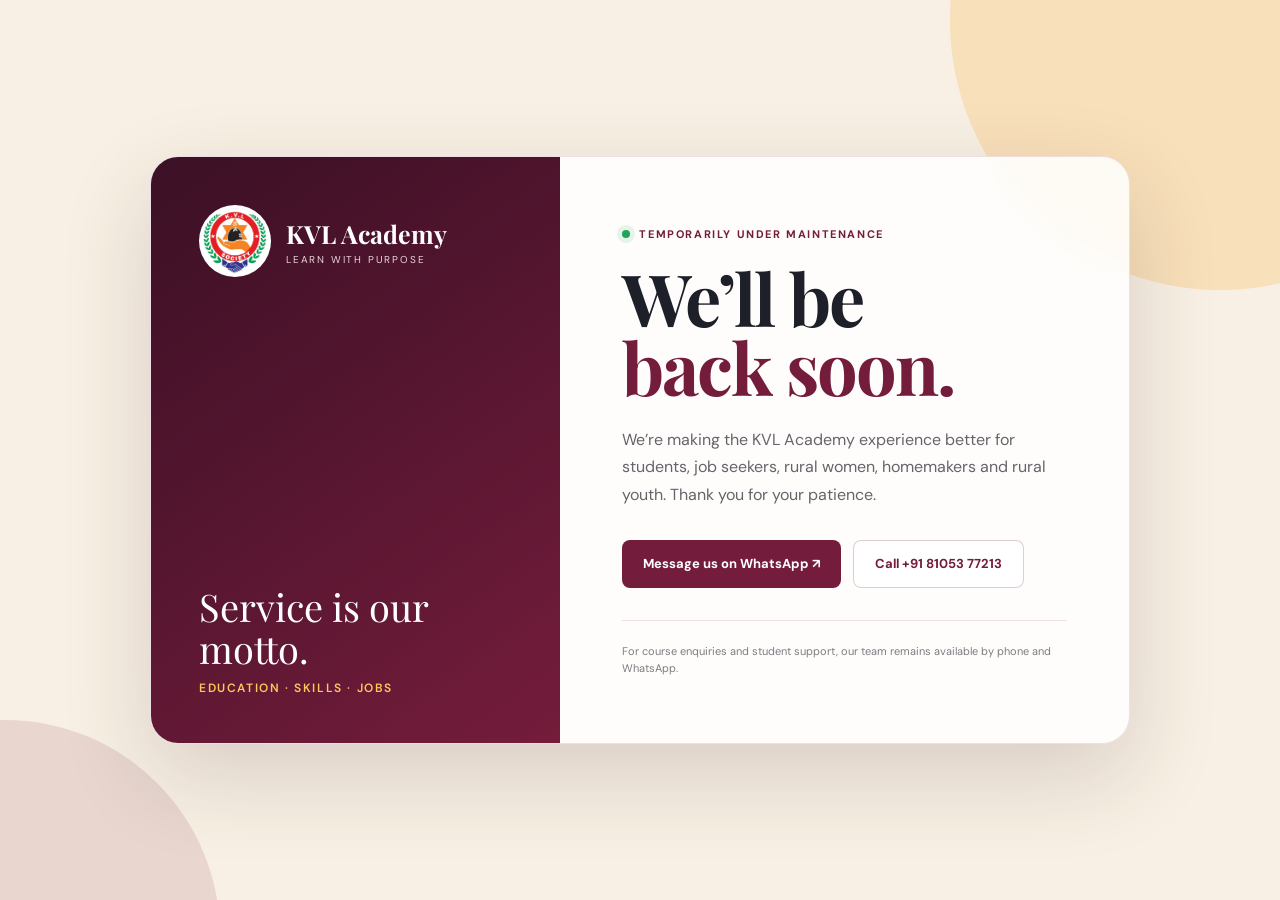
==== commit cd2ca6de: "Temporarily show maintenance page Updated the index.html file for maintenance mode with new meta tag" ====
--- a/index.html
+++ b/index.html
@@ -2,96 +2,42 @@
 <html lang="en">
   <head>
     <meta charset="UTF-8" />
-    <meta name="viewport" content="width=device-width, initial-scale=1.0" />
-    <meta name="description" content="KVL Academy - structured online and offline coaching for competitive exams and career programmes." />
-    <title>KVL Academy | Learn with purpose</title>
+    <meta name="viewport" content="width=device-width, initial-scale=1" />
+    <meta name="robots" content="noindex, nofollow" />
+    <meta name="theme-color" content="#741c3b" />
+    <title>KVL Academy | We’ll Be Back Soon</title>
+    <meta name="description" content="KVL Academy is temporarily under maintenance. We’ll be back soon." />
     <link rel="preconnect" href="https://fonts.googleapis.com" />
     <link rel="preconnect" href="https://fonts.gstatic.com" crossorigin />
     <link href="https://fonts.googleapis.com/css2?family=DM+Sans:wght@400;500;600;700&family=Playfair+Display:wght@600;700&display=swap" rel="stylesheet" />
-    <link rel="stylesheet" href="styles.css" />
-  <link rel="stylesheet" href="premium.css?v=20260905-2" />
+    <style>
+      :root{--wine:#741c3b;--wine-dark:#3b1025;--gold:#f3a526;--cream:#f8f0e4;--ink:#1d2029;--muted:#67636a}
+      *{box-sizing:border-box} html,body{min-height:100%;margin:0} body{font-family:"DM Sans",sans-serif;color:var(--ink);background:var(--cream)}
+      main{position:relative;min-height:100vh;display:grid;place-items:center;padding:32px;overflow:hidden} main::before,main::after{content:"";position:absolute;border-radius:50%;pointer-events:none} main::before{width:540px;height:540px;right:-210px;top:-250px;background:rgba(243,165,38,.22)} main::after{width:430px;height:430px;left:-210px;bottom:-250px;background:rgba(116,28,59,.12)}
+      .card{position:relative;z-index:1;width:min(980px,100%);display:grid;grid-template-columns:.9fr 1.25fr;background:rgba(255,255,255,.86);border:1px solid rgba(116,28,59,.13);border-radius:28px;overflow:hidden;box-shadow:0 32px 90px rgba(57,26,37,.16);backdrop-filter:blur(14px)}
+      .brand-panel{display:flex;flex-direction:column;justify-content:space-between;gap:70px;padding:48px;background:linear-gradient(145deg,var(--wine-dark),var(--wine));color:#fff} .brand{display:flex;align-items:center;gap:15px}.brand img{width:72px;height:72px;object-fit:contain;border-radius:50%;background:#fff;padding:3px}.brand strong{display:block;font-family:"Playfair Display",serif;font-size:25px}.brand span span{display:block;margin-top:3px;font-size:10px;letter-spacing:1.8px;text-transform:uppercase;color:#ead5dc}
+      .motto{margin:0;font-family:"Playfair Display",serif;font-size:clamp(26px,3vw,38px);line-height:1.1}.motto em{display:block;margin-top:12px;font-family:"DM Sans",sans-serif;font-size:12px;font-style:normal;font-weight:600;letter-spacing:1.6px;text-transform:uppercase;color:#ffc65c}
+      .content{padding:65px 62px}.eyebrow{display:inline-flex;align-items:center;gap:9px;margin:0 0 22px;color:var(--wine);font-size:11px;font-weight:700;letter-spacing:1.6px;text-transform:uppercase}.eyebrow::before{content:"";width:8px;height:8px;border-radius:50%;background:#20a45a;box-shadow:0 0 0 5px rgba(32,164,90,.11)}
+      h1{margin:0;font-family:"Playfair Display",serif;font-size:clamp(44px,6vw,72px);line-height:.96;letter-spacing:-2px}h1 span{color:var(--wine)} .intro{max-width:530px;margin:25px 0 32px;color:var(--muted);font-size:16px;line-height:1.7}
+      .contact{display:flex;flex-wrap:wrap;gap:12px}.button{display:inline-flex;align-items:center;justify-content:center;gap:9px;min-height:48px;padding:0 21px;border-radius:8px;text-decoration:none;font-size:13px;font-weight:700}.button-primary{background:var(--wine);color:#fff}.button-secondary{border:1px solid rgba(116,28,59,.22);background:#fff;color:var(--wine)} .note{margin:32px 0 0;padding-top:22px;border-top:1px solid rgba(116,28,59,.12);color:#817980;font-size:11px;line-height:1.6}
+      @media(max-width:760px){main{padding:18px}.card{grid-template-columns:1fr;border-radius:20px}.brand-panel{padding:28px;gap:34px}.brand img{width:58px;height:58px}.content{padding:42px 28px 36px}h1{font-size:48px}.intro{font-size:15px}.contact{display:grid}.button{width:100%}}
+    </style>
   </head>
   <body>
-    <header class="site-header" id="top">
-      <a class="brand" href="#top" aria-label="KVL Academy home">
-        <img src="kvl-society-logo.jpg" alt="KVL Society logo" />
-        <span><strong>KVL Academy</strong><small>Learn with purpose</small></span>
-      </a>
-      <button class="menu-button" aria-label="Open navigation" aria-expanded="false">☰</button>
-      <nav class="main-nav" aria-label="Primary navigation">
-        <a href="courses.html">Courses</a><a href="student-portal.html">Student portal</a><a href="about.html">About us</a><a href="contact.html">Contact</a>
-      </nav>
-      <div class="header-actions"><a class="login" href="student-portal.html">Student login</a><a class="button button-small" href="#enquire">Enrol now</a></div>
-    </header>
-
     <main>
-      <section class="hero hero-slider-layout" aria-label="KVL Academy programmes">
-        <div class="hero-copy">
-          <p class="eyebrow">KVL ACADEMY · SERVICE IS OUR MOTTO</p>
-          <h1>A vision for<br /><em>education, skills & jobs.</em></h1>
-          <p class="hero-text">We help students, job seekers and rural households—especially rural women, homemakers and youth—learn, upskill and move towards meaningful opportunities.</p>
-          <div class="audience-pills" aria-label="Who KVL Academy serves"><strong>For</strong><span>Students</span><span>Job seekers</span><span>Rural women</span><span>Homemakers</span><span>Rural youth</span></div>
-          <div class="hero-actions"><a class="button" href="#courses">Explore opportunities <span>→</span></a><a class="text-link" href="#enquire">Speak to KVL Academy <span>↗</span></a></div>
-          <div class="hero-proof"><span class="proof-dot"></span><span>Education that reaches people. Skills that move lives forward.</span></div>
+      <section class="card" aria-labelledby="maintenance-title">
+        <div class="brand-panel">
+          <div class="brand"><img src="kvl-society-logo.jpg" alt="KVL Academy logo" /><span><strong>KVL Academy</strong><span>Learn with purpose</span></span></div>
+          <p class="motto">Service is our motto.<em>Education · Skills · Jobs</em></p>
         </div>
-        <div class="hero-art hero-visual-slider" aria-roledescription="carousel" aria-label="KVL Academy learning pathways">
-          <article class="hero-slide active" data-slide="0"><img src="kvl-academy-hero-v2.png" alt="Young male and female KVL Academy students"><div class="slide-caption"><span>01 · KVL ACADEMY</span><strong>Opportunity begins with access</strong><small>Education, skills and job pathways for every learner.</small></div></article>
-          <article class="hero-slide" data-slide="1"><img src="theme-science.png" alt="Students preparing for NEET, JEE and KCET"><div class="slide-caption"><span>02 · SCIENCE</span><strong>NEET · JEE · KCET</strong><small>Concepts, practice and exam strategy.</small></div></article>
-          <article class="hero-slide" data-slide="2"><img src="theme-government.png" alt="Student preparing for government job examinations"><div class="slide-caption"><span>03 · CAREERS</span><strong>Government jobs</strong><small>Structured preparation for every stage.</small></div></article>
-          <article class="hero-slide" data-slide="3"><img src="theme-private-jobs.png" alt="Young professional preparing for private sector careers"><div class="slide-caption"><span>04 · CAREERS</span><strong>Private & BFSI jobs</strong><small>Build workplace confidence and skills.</small></div></article>
-          <article class="hero-slide" data-slide="4"><img src="theme-phygital.png" alt="Student using online learning alongside classroom instruction"><div class="slide-caption"><span>05 · PHYGITAL</span><strong>Online meets offline</strong><small>Learn anywhere. Stay connected.</small></div></article>
-          <button class="slider-arrow slider-prev" type="button" aria-label="Previous image">←</button>
-          <button class="slider-arrow slider-next" type="button" aria-label="Next image">→</button>
-          <div class="slider-dots" role="tablist" aria-label="Choose programme image"><button class="active" data-slide-to="0" aria-label="General learning"></button><button data-slide-to="1" aria-label="Science exams"></button><button data-slide-to="2" aria-label="Government jobs"></button><button data-slide-to="3" aria-label="Private jobs"></button><button data-slide-to="4" aria-label="Phygital learning"></button></div>
+        <div class="content">
+          <p class="eyebrow">Temporarily under maintenance</p>
+          <h1 id="maintenance-title">We’ll be<br /><span>back soon.</span></h1>
+          <p class="intro">We’re making the KVL Academy experience better for students, job seekers, rural women, homemakers and rural youth. Thank you for your patience.</p>
+          <div class="contact"><a class="button button-primary" href="https://wa.me/918105377213?text=Hi%20KVL%20Academy%2C%20I%20would%20like%20more%20information." target="_blank" rel="noreferrer">Message us on WhatsApp ↗</a><a class="button button-secondary" href="tel:+918105377213">Call +91 81053 77213</a></div>
+          <p class="note">For course enquiries and student support, our team remains available by phone and WhatsApp.</p>
         </div>
       </section>
-
-      <section class="helpful-updates" aria-labelledby="updates-title">
-        <div class="updates-intro"><div><p class="eyebrow">KVL HELPFUL INFORMATION</p><h2 id="updates-title">What learners should<br />know right now.</h2></div><div><span class="live-pill"><i></i> Verified official updates</span></div></div>
-        <div class="updates-window">
-          <div class="updates-window-bar"><div class="window-dots" aria-hidden="true"><i></i><i></i><i></i></div><strong>Education · Exams · Jobs · Upskilling</strong><span>Official sources ↗</span></div>
-          <div class="update-grid">
-            <a class="update-card urgent" href="https://mcc.nic.in/ug-%20medical-counselling/" target="_blank" rel="noreferrer"><div><span>NEET UG · COUNSELLING</span><time datetime="2026-09-05">05 SEP</time></div><h3>Round 2 registration is open</h3><p>MCC opened Round-II registration on 3 September. The reset option is available until 5:00 PM on 7 September 2026.</p><b>View MCC update <em>↗</em></b></a>
-            <a class="update-card" href="https://www.upsc.gov.in/examinations/National%20Defence%20Academy%20and%20Naval%20Academy%20Examination%20%28II%29%2C%202026" target="_blank" rel="noreferrer"><div><span>UPSC · EXAM ALERT</span><time datetime="2026-09-13">13 SEP</time></div><h3>NDA/NA II and CDS II exam day</h3><p>UPSC has scheduled both examinations for Sunday, 13 September 2026. Use the final week for timed revision and document checks.</p><b>View UPSC notice <em>↗</em></b></a>
-            <a class="update-card" href="https://ibpsreg.ibps.in/rrbxvaug26/" target="_blank" rel="noreferrer"><div><span>BANKING JOBS · OPEN</span><time datetime="2026-09-21">21 SEP</time></div><h3>IBPS RRB Officer applications</h3><p>CRP-RRBs-XV registration and online fee payment for Officer Scale I, II and III are open from 1–21 September 2026.</p><b>View IBPS registration <em>↗</em></b></a>
-            <a class="update-card skills" href="https://dgt.skillindiadigital.gov.in/" target="_blank" rel="noreferrer"><div><span>UPSKILLING · EXPLORE</span><time datetime="2026-09-03">03 SEP</time></div><h3>Build skills for work</h3><p>Skill India Digital connects learners with skill courses, certifications, training centres, jobs and apprenticeship opportunities.</p><b>Explore Skill India <em>↗</em></b></a>
-          </div>
-          <p class="updates-note">Dates can change. Always confirm the latest notice on the linked official website before applying or travelling.</p>
-        </div>
-      </section>
-
-      <section class="trust-strip" aria-label="KVL Academy benefits"><div><b>01</b><span>Guided learning paths</span></div><div><b>02</b><span>Online & offline support</span></div><div><b>03</b><span>Notes, tests & progress</span></div><div><b>04</b><span>Career-focused courses</span></div></section>
-
-      <section class="section courses" id="courses">
-        <div class="section-heading"><div><p class="eyebrow">FIND YOUR PATH</p><h2>One academy.<br />Many ambitions.</h2></div><p>Choose the programme that matches your next goal. Each course gives you a simple, supported route from preparation to progress.</p></div>
-        <div class="course-grid">
-          <a class="course-card science" href="neet-kcet.html"><span class="course-number">01</span><span class="course-icon">⌬</span><h3>Science<br />Stream</h3><p>NEET · KCET · JEE</p><span class="card-arrow">→</span></a>
-          <a class="course-card commerce" href="commerce.html"><span class="course-number">02</span><span class="course-icon">◫</span><h3>Commerce<br />Stream</h3><p>CA · CS</p><span class="card-arrow">→</span></a>
-          <a class="course-card government" href="careers.html"><span class="course-number">03</span><span class="course-icon">✦</span><h3>Government<br />Jobs</h3><p>Prepare with confidence</p><span class="card-arrow">→</span></a>
-          <a class="course-card bfsi" href="careers.html"><span class="course-number">04</span><span class="course-icon">▤</span><h3>BFSI<br />Jobs</h3><p>Build a finance career</p><span class="card-arrow">→</span></a>
-        </div>
-      </section>
-
-      <section class="learning-section" id="learning">
-        <div class="learning-copy"><p class="eyebrow">A CLEAR WAY TO LEARN</p><h2>Every lesson has<br />a place.</h2><p>From the first class to the final revision, KVL Academy keeps learning structured, accessible and easy to follow.</p><div class="learning-points"><div><b>◉</b><span><strong>Your plan, today</strong><small>Classes, practice and revision in one view.</small></span></div><div><b>✓</b><span><strong>Progress you can see</strong><small>Know exactly what to learn next.</small></span></div></div><a href="student-portal.html" class="text-link dark-link">Explore student dashboard <span>→</span></a></div>
-        <div class="dashboard-preview" aria-label="KVL Academy student learning dashboard preview">
-          <div class="dashboard-top"><div class="student-avatar">AS</div><div><small>Good evening,</small><strong>Ananya S.</strong></div><span class="notification-dot">●</span></div>
-          <div class="dashboard-course"><div><small>Continue learning</small><h3>NEET 2027</h3><p>Biology · Human Physiology</p></div><span class="play-button">▶</span></div>
-          <div class="dashboard-progress"><div><span>Weekly progress</span><b>68%</b></div><div class="progress-bar"><i></i></div><small>4 of 6 learning goals completed</small></div>
-          <div class="dashboard-grid"><article><span class="dash-icon">▣</span><small>Today’s class</small><strong>Neural control</strong><em>7:00 PM · Live</em></article><article><span class="dash-icon orange-icon">✓</span><small>Practice set</small><strong>120 MCQs</strong><em>Due tomorrow</em></article></div>
-          <div class="next-lesson"><span class="lesson-mini-icon">▶</span><span><small>Up next</small><strong>Synapse: concept recap</strong></span><b>08:42</b></div>
-        </div>
-      </section>
-
-      <section class="section feature-course"><div class="feature-image premium-feature"><img src="theme-science.png" alt="Students studying for science entrance exams"><div class="feature-overlay"></div><div class="feature-badge">POPULAR<br /><b>NEET / KCET</b></div><p>Targeted study.<br />Lasting confidence.</p></div><div class="feature-copy"><p class="eyebrow">DESIGNED FOR THE BIG EXAMS</p><h2>Prepare with<br />clarity, not chaos.</h2><p>Topic-wise video lectures, learning material and regular practice turn a large syllabus into a sequence students can own.</p><ul><li>Live and recorded concept classes</li><li>Daily practice sheets with solutions</li><li>Chapter tests, mock tests and analytics</li><li>Mentor support and doubt resolution</li></ul><a class="button button-orange" href="neet-kcet.html">Explore science courses <span>→</span></a></div></section>
-
-      <section class="about-section" id="about"><div class="about-mark">KVL<br /><span>ACADEMY</span></div><div><p class="eyebrow light-eyebrow">ABOUT KVL ACADEMY</p><h2>Learning rooted in<br />support and ambition.</h2><p>KVL Academy is being shaped as a space where meaningful guidance meets modern learning. We help students approach every academic and career goal with confidence, discipline and direction.</p><a href="about.html" class="text-link light-link">Know our story <span>→</span></a></div><a class="video-placeholder" href="about.html#video"><span>▶</span><p>Watch KVL Academy</p><small>YouTube learning & guidance videos</small></a></section>
-
-      <section class="enquiry-section" id="enquire"><div><p class="eyebrow">LET'S FIND THE RIGHT COURSE</p><h2>Ready to take<br />the next step?</h2><p>Tell us what you are preparing for. Our team will help you find the right learning path.</p><a class="quick-whatsapp" href="https://wa.me/918105377213?text=Hi%20KVL%20Academy%2C%20I%20would%20like%20course%20guidance." target="_blank" rel="noreferrer">◔ <span><small>Prefer WhatsApp?</small>Chat with our team</span> ↗</a></div><form class="enquiry-form" id="lead-form"><label>Name<input name="name" type="text" placeholder="Your full name" required /></label><label>Mobile number<input name="phone" type="tel" inputmode="numeric" pattern="[0-9]{10}" placeholder="10-digit mobile number" required /></label><label>I'm interested in<select name="course" required><option value="">Select a course</option><option>NEET</option><option>KCET</option><option>JEE</option><option>CA / CS</option><option>Government Jobs</option><option>BFSI Jobs</option></select></label><button class="button" type="submit">Request a callback <span>→</span></button><p class="form-note">By submitting, you agree to be contacted by KVL Academy.</p><p class="form-success" aria-live="polite"></p></form></section>
     </main>
-
-    <footer id="contact"><div class="footer-top"><a class="brand footer-brand" href="#top"><img src="kvl-society-logo.jpg" alt="KVL Society logo" /><span><strong>KVL Academy</strong><small>Learn with purpose</small></span></a><p>Structured learning for ambitious futures.</p></div><div class="footer-grid"><div><h4>Explore</h4><a href="#courses">Courses</a><a href="#learning">How it works</a><a href="#about">About us</a></div><div><h4>Programmes</h4><a href="neet-kcet.html">NEET, KCET & JEE</a><a href="commerce.html">CA & CS</a><a href="careers.html">Government & BFSI jobs</a></div><div><h4>Get in touch</h4><a href="tel:+918105377213">+91 81053 77213</a><a href="https://wa.me/918105377213" target="_blank" rel="noreferrer">WhatsApp KVL Academy ↗</a><a href="#enquire">Request a callback →</a></div></div><div class="footer-bottom"><span>© 2026 KVL Academy. All rights reserved.</span><span>Privacy policy · Terms of use</span></div></footer>
-    <a class="whatsapp-float" href="https://wa.me/918105377213?text=Hi%20KVL%20Academy%2C%20I%20would%20like%20course%20guidance." target="_blank" rel="noreferrer" aria-label="Chat with KVL Academy on WhatsApp"><svg viewBox="0 0 32 32" aria-hidden="true"><path d="M16 3a12 12 0 0 0-10.3 18.2L4 28l7-1.8A12 12 0 1 0 16 3Zm0 21.8c-1.7 0-3.3-.4-4.7-1.2l-.7-.4-4.1 1.1 1.1-4-.4-.7A9.8 9.8 0 1 1 16 24.8Zm5.4-7.3c-.3-.2-1.8-.9-2.1-1-.3-.1-.5-.2-.7.2l-1 1.2c-.2.2-.4.2-.7.1-1.9-.9-3.2-2.1-4.1-3.8-.3-.5.3-.6.8-1.6.1-.2.1-.4 0-.6l-.9-2.2c-.2-.5-.5-.5-.7-.5h-.6c-.2 0-.6.1-.9.4-.3.4-1.2 1.2-1.2 2.9 0 1.7 1.2 3.4 1.4 3.6.2.2 2.4 3.7 5.9 5.2 2.2.9 3.1 1 4.2.8 1.3-.2 2.1-.9 2.4-1.7.3-.8.3-1.5.2-1.7-.2-.2-.4-.3-.7-.4Z"/></svg></a>
-    <script src="script.js?v=20260905-2"></script>
   </body>
 </html>
